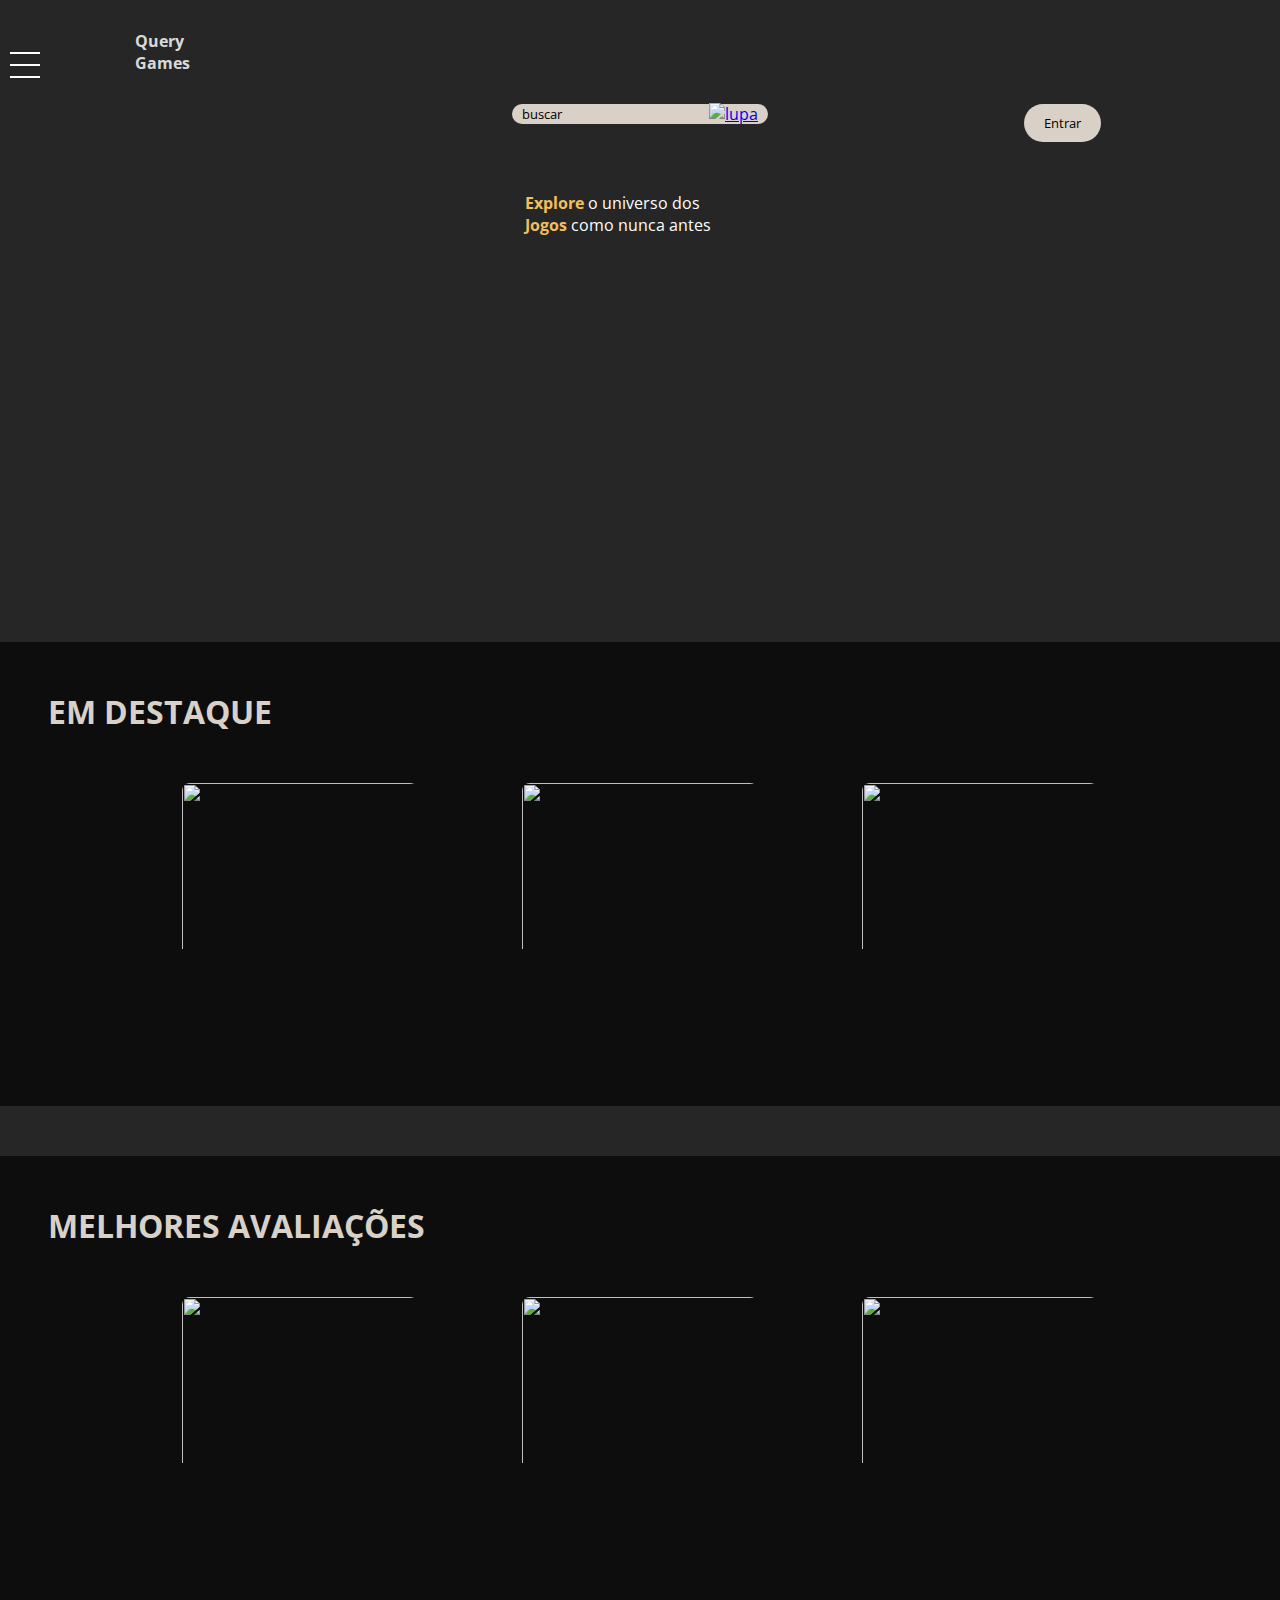
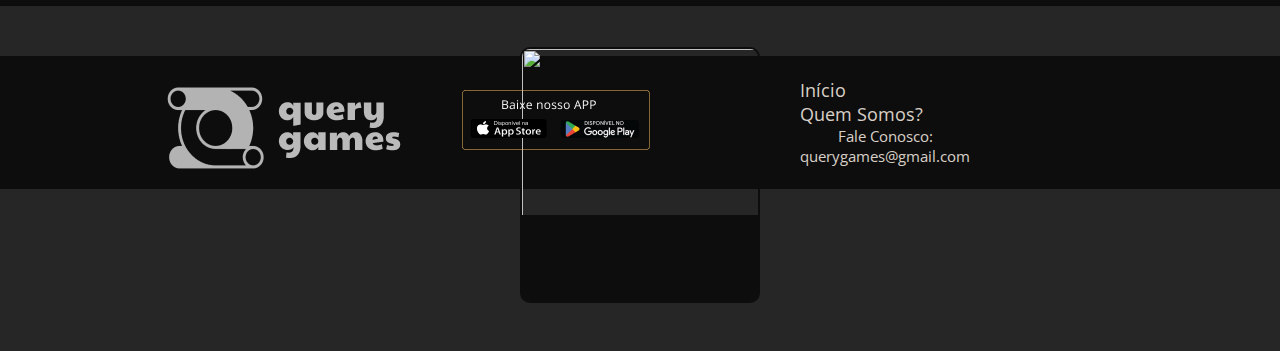
==== src/index.html @ f1170a71 "creathomepage" ====
<!DOCTYPE html>
<html lang="pt-br">
    <head>
        <meta charset="UTF-8" />
        <meta name="viewport" content="width=device-width, initial-scale=1.0" />
        <link rel="stylesheet" href="./css/style.css"/>
        <link rel="stylesheet" href="./css/footer.css">
        <link rel="preconnect" href="https://fonts.googleapis.com" />
        <link rel="preconnect" href="https://fonts.gstatic.com" crossorigin />
        <link
          href="https://fonts.googleapis.com/css2?family=Open+Sans:wght@300&display=swap"
          rel="stylesheet"
        />
        <link rel="preconnect" href="https://fonts.googleapis.com" />
        <link rel="preconnect" href="https://fonts.gstatic.com" crossorigin />
        <link
          href="https://fonts.googleapis.com/css2?family=Open+Sans:wght@300&family=Paytone+One&display=swap"
          rel="stylesheet"
        />
        <title>Portifólio-4</title>
      </head>
      <body>
        <nav>
          <div class="navegacao">
            <div class="logo">
              <img src="img/Logo.png" alt="" height="30px" />
              <h2>
                Query <br />
                Games
              </h2>
            </div>
            <div class="sidebar active">
              <div class="toggle-btn">
                <span></span>
                <span></span>
                <span></span>
              </div>
              <ul>
                <div class="menu">
                  <h1>Generos</h1>
                  <input type="checkbox" /> <label for="">Aventura</label><br />
                  <input type="checkbox" /> <label for="">Ação</label><br />
                  <input type="checkbox" /> <label for="">Rpg</label><br />
                  <input type="checkbox" /> <label for="">Esportes</label><br />
                  <input type="checkbox" /> <label for="">Terror</label><br />
                  <input type="checkbox" /> <label for="">Luta</label><br />
                  <hr class="line-menu" width="200px" />
                  <h2>Plataformas</h2>
                  <input type="checkbox" /> <label for="">Steam</label><br />
                  <input type="checkbox" /> <label for="">Game Pass</label><br />
                  <input type="checkbox" /> <label for="">PSN</label><br />
                  <input type="checkbox" /> <label for="">EA Play</label><br />
                </div>
              </ul>
            </div>
            <div class="search-box">
              <input type="text" class="search-txt" placeholder="buscar" />
              <a href="/" class="search-but">
                <img src="img/lupa.svg" alt="lupa" height="20" width="20" />
              </a>
            </div>
            <button class="login-but">Entrar</button>
            <div class="nav-txt">
              <p>
                <span>Explore</span> o universo dos<br />
                <span>Jogos</span> como nunca antes
              </p>
            </div>
          </div>
        </nav>
    
        <section>
          <div class="catalog1">
            <h1>EM DESTAQUE</h1>
              <div class="games1">
                <img src="/img/gta.png" alt="">
                <img src="/img/forest.png" alt="">
                <img src="/img/resident.png" alt="">
              </div>
          </div>
        </section>
        <section>
          <div class="catalog2">
            <h1>MELHORES AVALIAÇÕES</h1>
              <div class="games2">
                <img src="/img/batman.png" alt="">
                <img src="/img/gta.png" alt="">
                <img src="/img/forest.png" alt="">
                <img src="/img/resident.png" alt="">
              </div>
          </div>
        </section>
        <script src="./js/script.js"></script>
      </body>
<footer>
    <div class="logo">
        <img src="assets/image/logoQuery.png" alt="logo querygames">
    </div>
    <div class="baixeNossoApp">
        <img src="assets/image/baixe nosso app.png" alt="baixe Nosso App">
    </div>
    <div class="links">
        <ul>
            <li>
                <a href="#">Início</a>
            </li>
            <li>
                <a href="#">Quem Somos?</a>
            </li>
            <li>
                <p>Fale Conosco: <br>querygames@gmail.com</p>
            </li>
        </ul>
    </div>
</footer>
</html>
---- src/css/style.css ----
body {
  margin: 0px;
  background: #262626;
  font-family: "Open Sans", sans-serif;
  
}

.logo {
  font-family: "Paytone One", sans-serif;
  display: flex;
  margin-left: 100px;
  gap: 5px;
  align-items: center;
  padding: 30px;
  color: #d9d9d9;
  font-size: 12px;
}
.navegacao {
  background-image: url(img/nav-background-.png);
  background-size: 100%;
  background-size: cover;
  height: 37rem;
}
.nav-conteudo {
  display: flex;
  align-items: center;
  justify-content: space-around;
  margin-left: 27.5rem;
}
.nav-txt {
  position: absolute;
  left: 41%;
  top: 12rem;
  color: #ffffff;
}

.search-box {
  position: absolute;
  left: 40%;
  display: flex;
  justify-content: space-between;
  align-items: center;
  background: #d9d0c7;
  width: 16em;
  height: 1rem;
  padding: 10px;
  border-radius: 25px;
}
.search-txt {
  border: none;
  background: none;
  outline: none;
}
.search-txt::placeholder {
  color: black;
}
.login-but {
  position: absolute;
  background: #d9d0c7;
  border: none;
  padding: 10px 20px;
  border-radius: 25px;
  left: 80%;
  cursor: pointer;
}
span {
  color: #f1bf5e;
  font-weight: bold;
}
.sidebar {
  position: fixed;
  margin-top: 40px;
  top: 0px;
  left: -250px;
  width: 250px;
  height: 77%;
  background: #0d0d0d;
  color: white;
  transition: all 300ms ease-in-out;
  border-radius: 10px;
}
.sidebar .toggle-btn {
  position: absolute;
  top: 10px;
  right: -40px;
  width: 30px;
  height: 30px;
  cursor: pointer;
}
.sidebar .toggle-btn span {
  position: absolute;
  width: 100%;
  height: 2px;
  background: #111;
  transform: translateY(-50%);
  transition: all 300ms ease-in-out;
}
.sidebar .toggle-btn span:nth-child(1) {
  top: 10%;
  background: #ffffff;
}
.sidebar .toggle-btn span:nth-child(2) {
  top: 50%;
  background: #ffffff;
}
.sidebar .toggle-btn span:nth-child(3) {
  top: 90%;
  background: #ffffff;
}
.sidebar .active {
  left: 0px;
}
.sidebar .active .toggle-btn span:nth-child(1) {
  top: 50%;
  transform: translateY(-50%) rotate(45deg);
}
.sidebar .active .toggle-btn span:nth-child(2) {
  display: none;
}
.sidebar .active .toggle-btn span:nth-child(3) {
  top: 50%;
  transform: translateY(-50%) rotate(-45deg);
}
.menu {
  font-size: 12px;
}
.menu h1,
h2 {
  font-size: 1rem;
}
.line-menu {
  position: absolute;
  width: 150px;
}

.catalog1 {
  background-color: #0D0D0D;
  height: 464px;
  color: #d9d0c7;
  padding: 3rem;
  text-align: center;
  margin:  50px 0 50px 0;
}
.catalog1 h1 {
  text-align: left;
}
 .games1 img{
  display: flex;
  margin: 3rem;
  height: 16rem;
  border-radius: 10px;
  display: inline-block;
  width: 15rem;
  border: 2px solid #0D0D0D;
  border-bottom: 5.5rem solid #0D0D0D;

}
.games1 img:hover {
  border: 2px solid #8C713B;
  transform: scale(1.05);
  border-bottom: 5.5rem solid #f1bf5e;
  transition: all 0.3s ease-in-out;
}
.catalog2 {
  background-color: #0D0D0D;
  height: 450px;
  color: #d9d0c7;
  padding: 3rem;
  text-align: center; 
  margin-bottom: 50px;
}
.games2 img{
  display: flex;
  margin: 3rem;
  height: 16rem;
  border-radius: 10px;
  display: inline-block;
  width: 15rem;
  border: 2px solid #0D0D0D;
  border-bottom: 5.5rem solid #0D0D0D;
}
.games2 img:hover {
  border: 2px solid #8C713B;
  transform: scale(1.05);
  border-bottom: 5.5rem solid #f1bf5e;
  transition: all 0.3s ease-in-out;
}
.catalog2 h1 {
  text-align: left;
}
---- src/css/footer.css ----
@import url('https://fonts.googleapis.com/css2?family=Open+Sans:ital,wght@0,300;0,600;1,300&display=swap');

* {
    margin: 0;
    padding: 0;
    box-sizing: border-box;
    font-family: 'Open Sans', sans-serif;
}

footer {
    background-color: #0d0d0d;
    color: #D9D0C7;
    display: flex;
    justify-content: space-between;
    align-items: center;
    height: 133px;
}

footer a {
    color: #D9D0C7;
    text-decoration: none;
    margin-right: 20px;
    position: relative;
}

footer a:hover {
    text-decoration: underline; 
    text-decoration-color: #f2bf5e;
}

.logo-footer, .baixeNossoApp {
    display: inline-block;
    vertical-align: middle;
}

.logo-footer, .announcement-img {
    width: 180px;
}

.links {
    display: flex;
    justify-content: flex-end;
    align-items: center;
    padding: 10px;
    margin-left: 140px;
}

.links ul {
    list-style: none;
    padding: 0;
    margin: 0;
}

.links ul li {
    display: inline-block;
    margin-right: 130px;
}

.links a {
    text-decoration: none; 
    color: #D9D0C7; 
    font-weight: 400px;
    font-size: 18px;
}

.links p {
    margin: 0;
    margin-right: 20px; 
    font-weight: 400px;
    font-size: 15px;
    text-align: center;
}
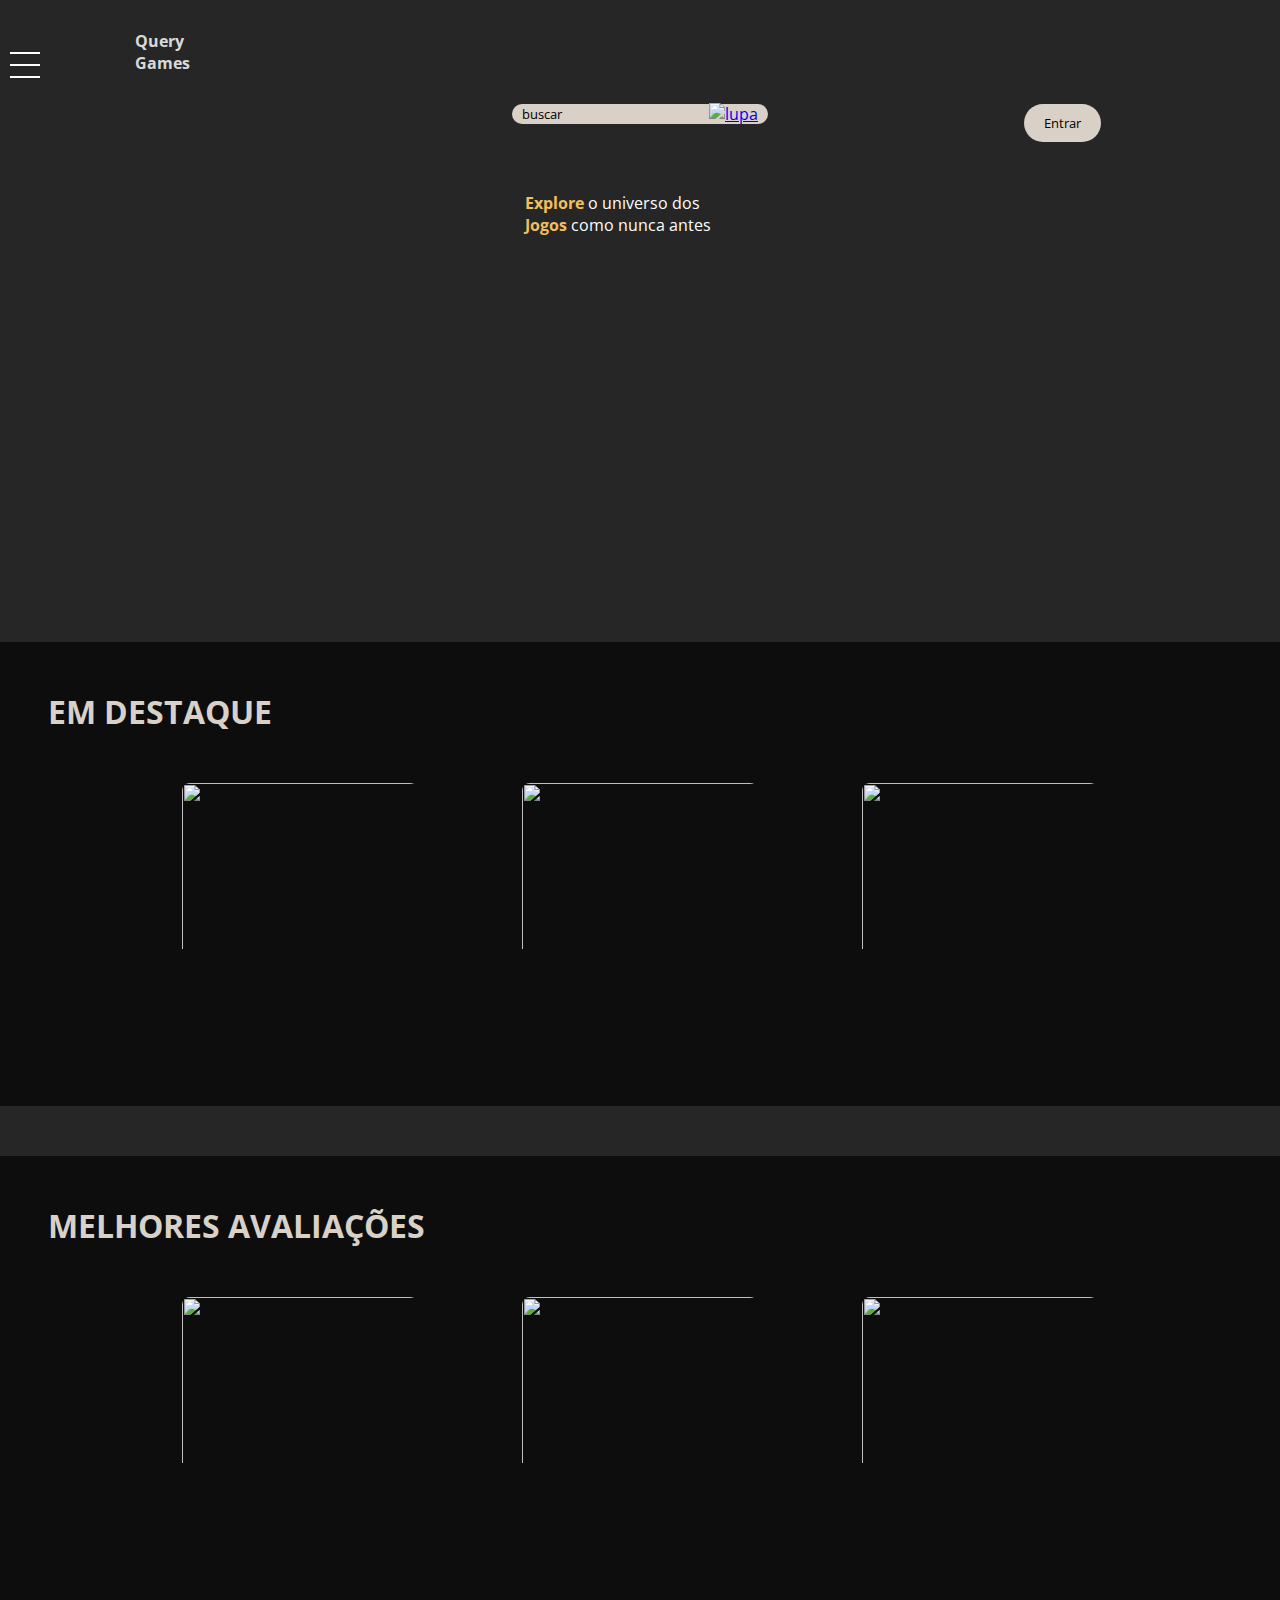
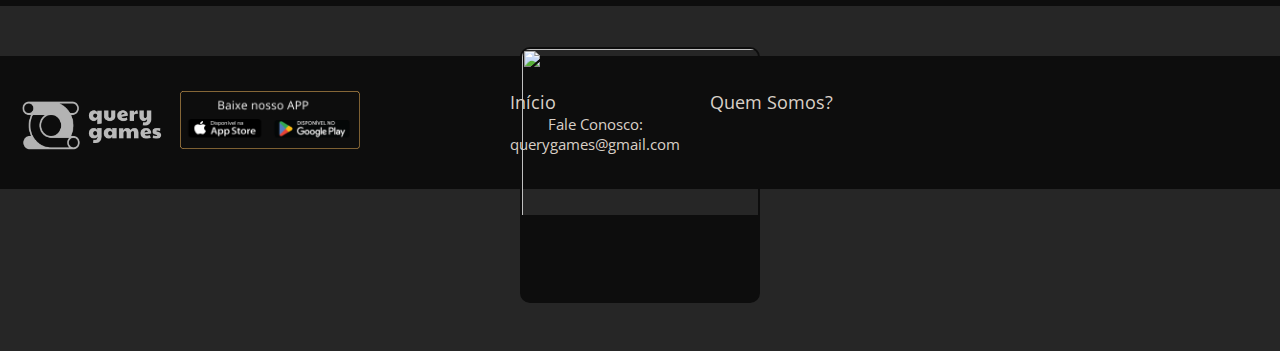
==== commit a2c1f6dc: "Merge branch 'main' of https://github.com/pablokz1/QueryGamesPrototipo" ====
--- a/src/index.html
+++ b/src/index.html
@@ -93,16 +93,16 @@
         <script src="./js/script.js"></script>
       </body>
 <footer>
-    <div class="logo">
-        <img src="assets/image/logoQuery.png" alt="logo querygames">
+    <div class="container-logo-footer">
+        <img src="./assets/image/logoQuery.png" alt="logo querygames" class="logo-footer">
     </div>
-    <div class="baixeNossoApp">
-        <img src="assets/image/baixe nosso app.png" alt="baixe Nosso App">
+    <div class="container-announcement-footer">
+        <img src="./assets/image/baixe nosso app.png" alt="baixe Nosso App" class="announcement-img">
     </div>
     <div class="links">
         <ul>
             <li>
-                <a href="#">Início</a>
+                <a href="../index.html">Início</a>
             </li>
             <li>
                 <a href="#">Quem Somos?</a>
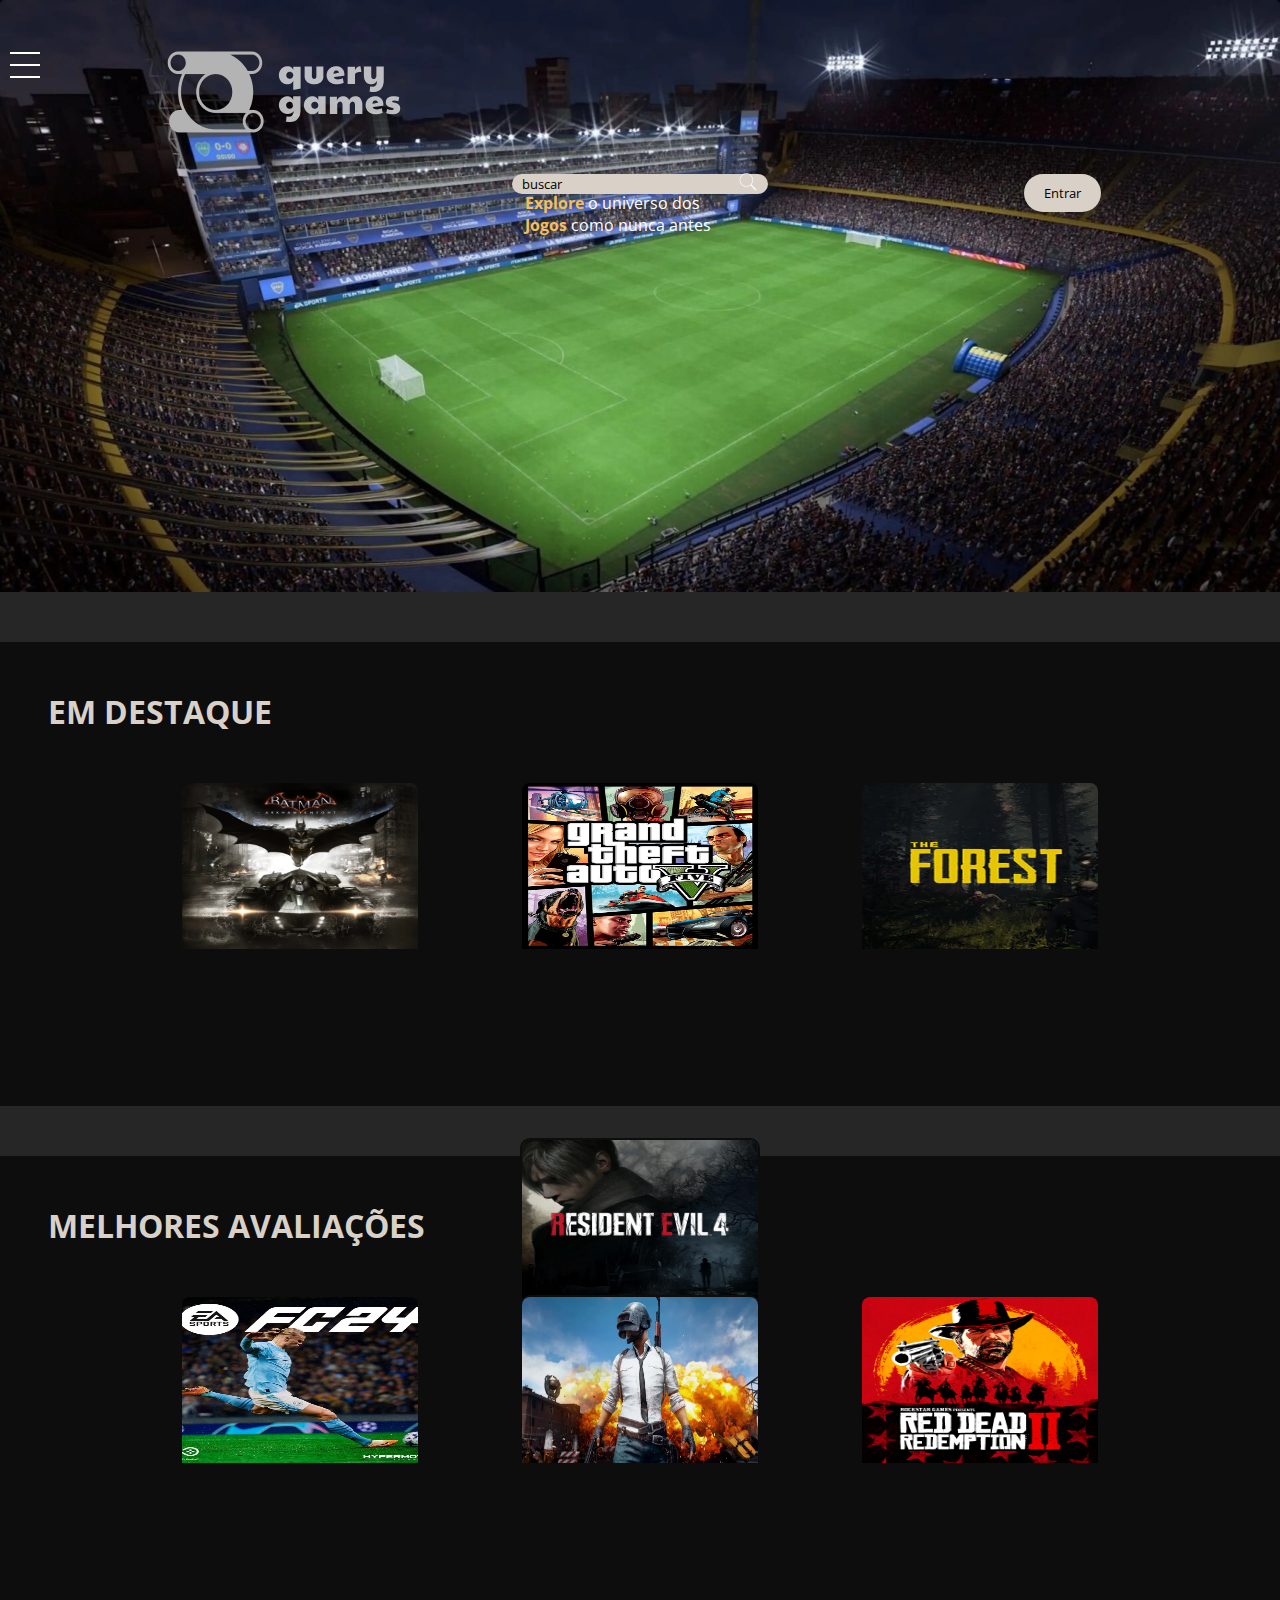
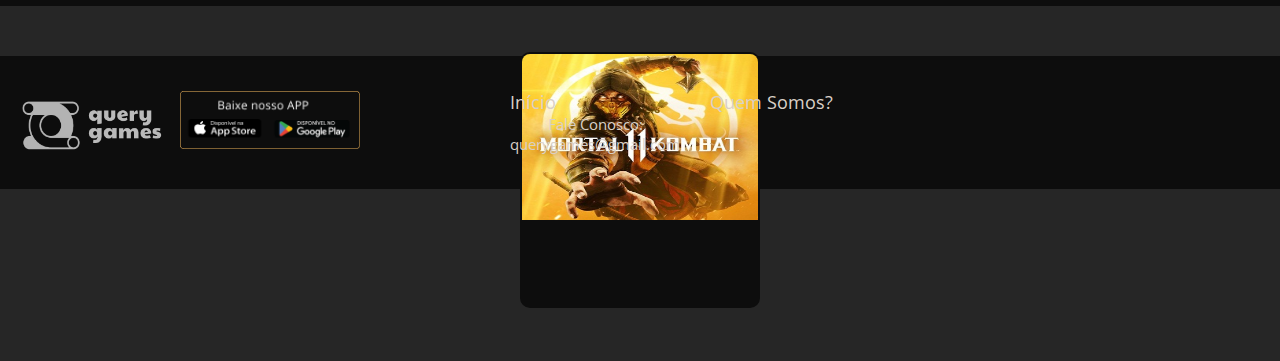
==== commit 28bce98c: "attpagehome" ====
--- a/src/index.html
+++ b/src/index.html
@@ -23,11 +23,7 @@
         <nav>
           <div class="navegacao">
             <div class="logo">
-              <img src="img/Logo.png" alt="" height="30px" />
-              <h2>
-                Query <br />
-                Games
-              </h2>
+              <img src="./assets/image/logoQuery.png" alt=""/>
             </div>
             <div class="sidebar active">
               <div class="toggle-btn">
@@ -56,7 +52,7 @@
             <div class="search-box">
               <input type="text" class="search-txt" placeholder="buscar" />
               <a href="/" class="search-but">
-                <img src="img/lupa.svg" alt="lupa" height="20" width="20" />
+                <img src="./assets/image/lupa.svg" alt="lupa" height="20" width="20" />
               </a>
             </div>
             <button class="login-but">Entrar</button>
@@ -73,9 +69,10 @@
           <div class="catalog1">
             <h1>EM DESTAQUE</h1>
               <div class="games1">
-                <img src="/img/gta.png" alt="">
-                <img src="/img/forest.png" alt="">
-                <img src="/img/resident.png" alt="">
+                <img src="./assets/image/daExAVIqaWz8NNeqTaFW2IcweYzqt4d8.webp" alt="">
+                <img src="./assets/image/Grand_Theft_Auto_V_capa.png" alt="">
+                <img src="./assets/image/5bfdc39c5c4fb.jpg" alt="">
+                <img src="./assets/image/85p2Dwh5iDhUzRKe40QeNYh3.webp" alt="">
               </div>
           </div>
         </section>
@@ -83,34 +80,34 @@
           <div class="catalog2">
             <h1>MELHORES AVALIAÇÕES</h1>
               <div class="games2">
-                <img src="/img/batman.png" alt="">
-                <img src="/img/gta.png" alt="">
-                <img src="/img/forest.png" alt="">
-                <img src="/img/resident.png" alt="">
+                <img src="./assets/image/nova-capa-do-ea-sports-fc-24-1689275426846_v2_3x4.jpg" alt="">
+                <img src="./assets/image/pubg.webp" alt="">
+                <img src="./assets/image/Hpl5MtwQgOVF9vJqlfui6SDB5Jl4oBSq.jpg" alt="">
+                <img src="./assets/image/Mortal_Kombat_11_capa.jpg" alt="">
               </div>
           </div>
         </section>
         <script src="./js/script.js"></script>
       </body>
-<footer>
-    <div class="container-logo-footer">
-        <img src="./assets/image/logoQuery.png" alt="logo querygames" class="logo-footer">
-    </div>
-    <div class="container-announcement-footer">
-        <img src="./assets/image/baixe nosso app.png" alt="baixe Nosso App" class="announcement-img">
-    </div>
-    <div class="links">
-        <ul>
-            <li>
-                <a href="../index.html">Início</a>
-            </li>
-            <li>
-                <a href="#">Quem Somos?</a>
-            </li>
-            <li>
-                <p>Fale Conosco: <br>querygames@gmail.com</p>
-            </li>
-        </ul>
-    </div>
-</footer>
+      <footer>
+        <div class="container-logo-footer">
+            <img src="./assets/image/logoQuery.png" alt="logo querygames" class="logo-footer">
+        </div>
+        <div class="container-announcement-footer">
+            <img src="./assets/image/baixe nosso app.png" alt="baixe Nosso App" class="announcement-img">
+        </div>
+        <div class="links">
+            <ul>
+                <li>
+                    <a href="../index.html">Início</a>
+                </li>
+                <li>
+                    <a href="#">Quem Somos?</a>
+                </li>
+                <li>
+                    <p>Fale Conosco: <br>querygames@gmail.com</p>
+                </li>
+            </ul>
+        </div>
+      </footer>
 </html>--- a/src/css/style.css
+++ b/src/css/style.css
@@ -16,7 +16,7 @@
   font-size: 12px;
 }
 .navegacao {
-  background-image: url(img/nav-background-.png);
+  background-image: url(../assets/image/f23-authenticity-labombonera-16x9.jpg.adapt.crop16x9.1455w.webp);
   background-size: 100%;
   background-size: cover;
   height: 37rem;
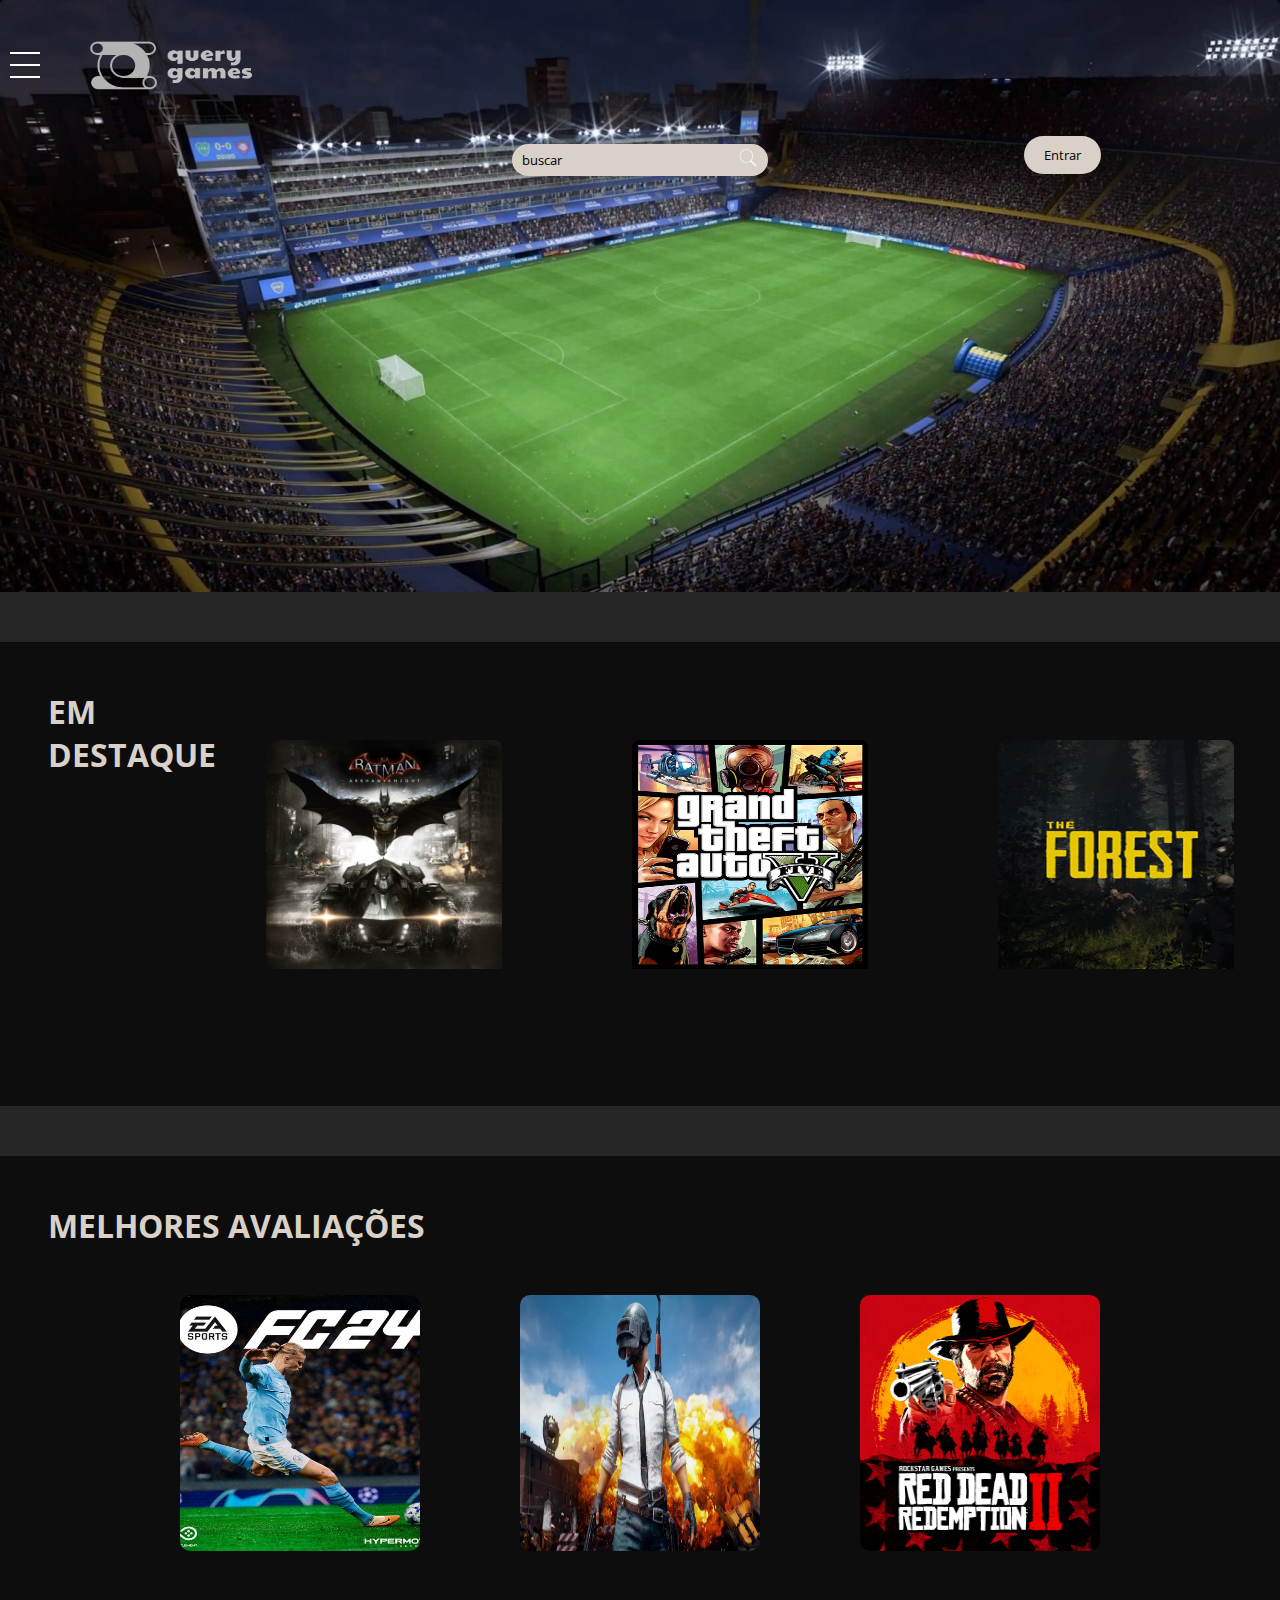
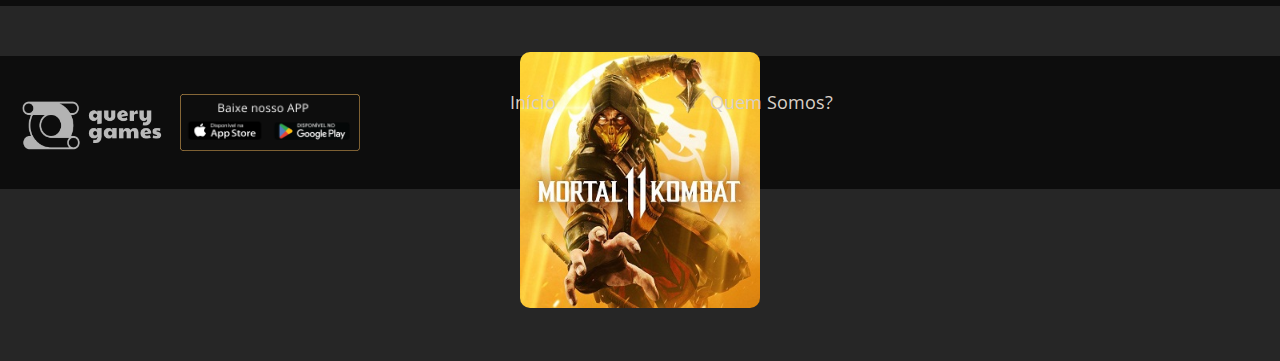
==== commit 1fe97990: "paginahomeatt2" ====
--- a/src/index.html
+++ b/src/index.html
@@ -1,113 +1,132 @@
 <!DOCTYPE html>
 <html lang="pt-br">
-    <head>
-        <meta charset="UTF-8" />
-        <meta name="viewport" content="width=device-width, initial-scale=1.0" />
-        <link rel="stylesheet" href="./css/style.css"/>
-        <link rel="stylesheet" href="./css/footer.css">
-        <link rel="preconnect" href="https://fonts.googleapis.com" />
-        <link rel="preconnect" href="https://fonts.gstatic.com" crossorigin />
-        <link
-          href="https://fonts.googleapis.com/css2?family=Open+Sans:wght@300&display=swap"
-          rel="stylesheet"
-        />
-        <link rel="preconnect" href="https://fonts.googleapis.com" />
-        <link rel="preconnect" href="https://fonts.gstatic.com" crossorigin />
-        <link
-          href="https://fonts.googleapis.com/css2?family=Open+Sans:wght@300&family=Paytone+One&display=swap"
-          rel="stylesheet"
-        />
-        <title>Portifólio-4</title>
-      </head>
-      <body>
-        <nav>
-          <div class="navegacao">
-            <div class="logo">
-              <img src="./assets/image/logoQuery.png" alt=""/>
-            </div>
-            <div class="sidebar active">
-              <div class="toggle-btn">
-                <span></span>
-                <span></span>
-                <span></span>
-              </div>
-              <ul>
-                <div class="menu">
-                  <h1>Generos</h1>
-                  <input type="checkbox" /> <label for="">Aventura</label><br />
-                  <input type="checkbox" /> <label for="">Ação</label><br />
-                  <input type="checkbox" /> <label for="">Rpg</label><br />
-                  <input type="checkbox" /> <label for="">Esportes</label><br />
-                  <input type="checkbox" /> <label for="">Terror</label><br />
-                  <input type="checkbox" /> <label for="">Luta</label><br />
-                  <hr class="line-menu" width="200px" />
-                  <h2>Plataformas</h2>
-                  <input type="checkbox" /> <label for="">Steam</label><br />
-                  <input type="checkbox" /> <label for="">Game Pass</label><br />
-                  <input type="checkbox" /> <label for="">PSN</label><br />
-                  <input type="checkbox" /> <label for="">EA Play</label><br />
-                </div>
-              </ul>
-            </div>
-            <div class="search-box">
-              <input type="text" class="search-txt" placeholder="buscar" />
-              <a href="/" class="search-but">
-                <img src="./assets/image/lupa.svg" alt="lupa" height="20" width="20" />
-              </a>
-            </div>
-            <button class="login-but">Entrar</button>
-            <div class="nav-txt">
-              <p>
-                <span>Explore</span> o universo dos<br />
-                <span>Jogos</span> como nunca antes
-              </p>
-            </div>
+
+<head>
+  <meta charset="UTF-8" />
+  <meta name="viewport" content="width=device-width, initial-scale=1.0" />
+  <link rel="stylesheet" href="./css/style.css" />
+  <link rel="stylesheet" href="./css/footer.css">
+  <link rel="preconnect" href="https://fonts.googleapis.com" />
+  <link rel="preconnect" href="https://fonts.gstatic.com" crossorigin />
+  <link href="https://fonts.googleapis.com/css2?family=Open+Sans:wght@300&display=swap" rel="stylesheet" />
+  <link rel="preconnect" href="https://fonts.googleapis.com" />
+  <link rel="preconnect" href="https://fonts.gstatic.com" crossorigin />
+  <link href="https://fonts.googleapis.com/css2?family=Open+Sans:wght@300&family=Paytone+One&display=swap"
+    rel="stylesheet" />
+  <title>Portifólio-4</title>
+</head>
+
+<body>
+  <nav>
+    <div class="navegacao">
+      <div class="logo">
+        <img src="./assets/image/logoQuery.png" alt="" />
+      </div>
+      <div class="search-box">
+        <input type="text" class="search-txt" placeholder="buscar" />
+        <a href="/" class="search-but">
+          <img src="./assets/image/lupa.svg" alt="lupa" height="20" width="20" />
+        </a>
+      </div>
+      <button class="login-but">Entrar</button>
+      <div class="nav-txt">
+        <p>
+          <span>Explore</span> o universo dos<br />
+          <span>Jogos</span> como nunca antes
+        </p>
+      </div>
+      <div class="sidebar active">
+        <div class="toggle-btn">
+          <span></span>
+          <span></span>
+          <span></span>
+        </div>
+        <ul>
+          <div class="menu">
+            <h1>Generos</h1>
+            <input type="checkbox" /> <label for="">Aventura</label><br/>
+            <input type="checkbox" /> <label for="">Ação</label><br/>
+            <input type="checkbox" /> <label for="">Rpg</label><br/>
+            <input type="checkbox" /> <label for="">Esportes</label><br/>
+            <input type="checkbox" /> <label for="">Terror</label><br/>
+            <input type="checkbox" /> <label for="">Luta</label><br/>
+            <span><hr class="line-menu"/></span>
+            <h2>Plataformas</h2>
+            <input type="checkbox" /> <label for="">Steam</label><br />
+            <input type="checkbox" /> <label for="">Game Pass</label><br />
+            <input type="checkbox" /> <label for="">PSN</label><br />
+            <input type="checkbox" /> <label for="">EA Play</label><br />
           </div>
-        </nav>
-    
-        <section>
-          <div class="catalog1">
-            <h1>EM DESTAQUE</h1>
-              <div class="games1">
-                <img src="./assets/image/daExAVIqaWz8NNeqTaFW2IcweYzqt4d8.webp" alt="">
-                <img src="./assets/image/Grand_Theft_Auto_V_capa.png" alt="">
-                <img src="./assets/image/5bfdc39c5c4fb.jpg" alt="">
-                <img src="./assets/image/85p2Dwh5iDhUzRKe40QeNYh3.webp" alt="">
-              </div>
-          </div>
-        </section>
-        <section>
-          <div class="catalog2">
-            <h1>MELHORES AVALIAÇÕES</h1>
-              <div class="games2">
-                <img src="./assets/image/nova-capa-do-ea-sports-fc-24-1689275426846_v2_3x4.jpg" alt="">
-                <img src="./assets/image/pubg.webp" alt="">
-                <img src="./assets/image/Hpl5MtwQgOVF9vJqlfui6SDB5Jl4oBSq.jpg" alt="">
-                <img src="./assets/image/Mortal_Kombat_11_capa.jpg" alt="">
-              </div>
-          </div>
-        </section>
-        <script src="./js/script.js"></script>
-      </body>
-      <footer>
-        <div class="container-logo-footer">
-            <img src="./assets/image/logoQuery.png" alt="logo querygames" class="logo-footer">
+        </ul>
+      </div>
+
+    </div>
+  </nav>
+
+  <section>
+    <div class="catalog1">
+      <h1>EM DESTAQUE</h1>
+      <div class="games1">
+        <div>
+          <img src="./assets/image/daExAVIqaWz8NNeqTaFW2IcweYzqt4d8.webp" alt="">
+          <h1>BATMAN ARKHAM NIGHT</h1>
+          <p>Ação</p>
+          <p>STEAM</p>
         </div>
-        <div class="container-announcement-footer">
-            <img src="./assets/image/baixe nosso app.png" alt="baixe Nosso App" class="announcement-img">
+        <div>
+          <img src="./assets/image/Grand_Theft_Auto_V_capa.png" alt="">
+          <h1>GRAND THEFT AUTO V</h1>
+          <p>Ação</p>
+          <p>STEAM</p>
         </div>
-        <div class="links">
-            <ul>
-                <li>
-                    <a href="../index.html">Início</a>
-                </li>
-                <li>
-                    <a href="#">Quem Somos?</a>
-                </li>
-                <li>
-                    <p>Fale Conosco: <br>querygames@gmail.com</p>
-                </li>
-            </ul>
+        <div>
+          <img src="./assets/image/5bfdc39c5c4fb.jpg" alt="">
+          <h1>THE FOREST</h1>
+          <p>Ação</p>
+          <p>STEAM</p>
         </div>
-      </footer>
+        <div>
+          <img src="./assets/image/85p2Dwh5iDhUzRKe40QeNYh3.webp" alt="">
+          <h1>RESIDENT EVIL </h1>
+          <p>Ação</p>
+          <p>STEAM</p>
+        </div>
+      </div>
+    </div>
+  </section>
+  <section>
+    <div class="catalog2">
+      <h1>MELHORES AVALIAÇÕES</h1>
+      <div class="games2">
+        <img src="./assets/image/nova-capa-do-ea-sports-fc-24-1689275426846_v2_3x4.jpg" alt="">
+        <img src="./assets/image/pubg.webp" alt="">
+        <img src="./assets/image/Hpl5MtwQgOVF9vJqlfui6SDB5Jl4oBSq.jpg" alt="">
+        <img src="./assets/image/Mortal_Kombat_11_capa.jpg" alt="">
+      </div>
+    </div>
+  </section>
+  <script src="./js/script.js"></script>
+</body>
+<footer>
+  <div class="container-logo-footer">
+    <img src="./assets/image/logoQuery.png" alt="logo querygames" class="logo-footer">
+  </div>
+  <div class="container-announcement-footer">
+    <img src="./assets/image/baixe nosso app.png" alt="baixe Nosso App" class="announcement-img">
+  </div>
+  <div class="links">
+    <ul>
+      <li>
+        <a href="../index.html">Início</a>
+      </li>
+      <li>
+        <a href="#">Quem Somos?</a>
+      </li>
+      <li>
+        <p>Fale Conosco: <br>querygames@gmail.com</p>
+      </li>
+    </ul>
+  </div>
+</footer>
+
 </html>--- a/src/css/style.css
+++ b/src/css/style.css
@@ -2,34 +2,27 @@
   margin: 0px;
   background: #262626;
   font-family: "Open Sans", sans-serif;
-  
-}
-
-.logo {
-  font-family: "Paytone One", sans-serif;
-  display: flex;
-  margin-left: 100px;
-  gap: 5px;
-  align-items: center;
-  padding: 30px;
-  color: #d9d9d9;
-  font-size: 12px;
-}
+}
+
+.logo img {
+  width: 210px;
+  height: 67px;
+  position: absolute;
+  top: 1.8rem;
+  left: 4rem;
+}
+
 .navegacao {
   background-image: url(../assets/image/f23-authenticity-labombonera-16x9.jpg.adapt.crop16x9.1455w.webp);
   background-size: 100%;
   background-size: cover;
   height: 37rem;
-}
-.nav-conteudo {
-  display: flex;
-  align-items: center;
-  justify-content: space-around;
-  margin-left: 27.5rem;
-}
+
+}
+
 .nav-txt {
   position: absolute;
-  left: 41%;
+  left: 40.3%;
   top: 12rem;
   color: #ffffff;
 }
@@ -37,25 +30,30 @@
 .search-box {
   position: absolute;
   left: 40%;
+  top: 9rem;
   display: flex;
   justify-content: space-between;
   align-items: center;
   background: #d9d0c7;
   width: 16em;
-  height: 1rem;
+  height: 2rem;
   padding: 10px;
   border-radius: 25px;
 }
+
 .search-txt {
   border: none;
   background: none;
   outline: none;
 }
+
 .search-txt::placeholder {
   color: black;
 }
+
 .login-but {
   position: absolute;
+  top: 8.5rem;
   background: #d9d0c7;
   border: none;
   padding: 10px 20px;
@@ -63,22 +61,25 @@
   left: 80%;
   cursor: pointer;
 }
+
 span {
   color: #f1bf5e;
   font-weight: bold;
 }
+
 .sidebar {
-  position: fixed;
+  position: absolute;
   margin-top: 40px;
   top: 0px;
   left: -250px;
   width: 250px;
-  height: 77%;
-  background: #0d0d0d;
+  height: 58%;
+  background-color: rgba(13, 13, 13, 0.95);
   color: white;
   transition: all 300ms ease-in-out;
   border-radius: 10px;
 }
+
 .sidebar .toggle-btn {
   position: absolute;
   top: 10px;
@@ -87,6 +88,7 @@
   height: 30px;
   cursor: pointer;
 }
+
 .sidebar .toggle-btn span {
   position: absolute;
   width: 100%;
@@ -95,96 +97,144 @@
   transform: translateY(-50%);
   transition: all 300ms ease-in-out;
 }
+
 .sidebar .toggle-btn span:nth-child(1) {
   top: 10%;
   background: #ffffff;
 }
+
 .sidebar .toggle-btn span:nth-child(2) {
   top: 50%;
   background: #ffffff;
 }
+
 .sidebar .toggle-btn span:nth-child(3) {
   top: 90%;
   background: #ffffff;
 }
+
 .sidebar .active {
   left: 0px;
 }
+
 .sidebar .active .toggle-btn span:nth-child(1) {
   top: 50%;
   transform: translateY(-50%) rotate(45deg);
 }
+
 .sidebar .active .toggle-btn span:nth-child(2) {
   display: none;
 }
+
 .sidebar .active .toggle-btn span:nth-child(3) {
   top: 50%;
   transform: translateY(-50%) rotate(-45deg);
 }
+
 .menu {
+  padding: 1rem;
   font-size: 12px;
+  margin-left: 10px;
+}
+.menu input {
+  position: absolute;
+  opacity: 0;
+  margin-top: 10px;
+  height: 19px;
+  width: 19px;
+  
+}
+.menu input + label::before {
+  content: '';
+  width: 18px;
+  height: 18px;
+  margin-top: 10px;
+  border-radius: 3px;
+  background: #595959;
+  border: 1px solid;
+  display: inline-block;
+  vertical-align: middle;
+  margin-right: 8px;
+  margin-bottom: 12px;
+}
+.menu input:checked + label::before {
+  background-image: url("data:image/svg+xml,%0A%3Csvg xmlns='http://www.w3.org/2000/svg' width='18' height='18' viewBox='0 0 10 10'%3E%3Cg class='nc-icon-wrapper' stroke-width='1' fill='%23555555'%3E%3Cpath fill='none' stroke='%23FFFFFF' stroke-linecap='round' stroke-linejoin='round' stroke-miterlimit='10' data-cap='butt' d='M2.83 4.72l1.58 1.58 2.83-2.83'/%3E%3C/g%3E%3C/svg%3E");
+border: 1px solid #f1bf5e;
 }
 .menu h1,
 h2 {
   font-size: 1rem;
-}
+  margin-bottom: 10px;
+}
+
 .line-menu {
-  position: absolute;
-  width: 150px;
-}
-
+  position: relative;
+  margin-top: 1rem;
+  margin-bottom: 1rem;
+  width: 150px; 
+  border-color: #f1bf5e;
+}
 .catalog1 {
+  display: flex;
   background-color: #0D0D0D;
   height: 464px;
   color: #d9d0c7;
   padding: 3rem;
   text-align: center;
-  margin:  50px 0 50px 0;
-}
+  margin: 50px 0 50px 0;
+}
+
 .catalog1 h1 {
   text-align: left;
 }
- .games1 img{
+.games1 {
+ display: flex;
+ gap: 30px;
+}
+
+.games1 h1,p {
+  display: flex;
+  margin-left: 50px;
+  opacity: 0;
+}
+.games1 h1:hover {
+  opacity: 1;
+}
+.games1 h1{
+  font-size: 15px;
+}
+.games1 p {
+  font-size: 13px;
+}
+.games1 img {
+  display: flex;
+  margin: 3rem 3rem 0 3rem;
+  height: 16rem;
+  border-radius: 10px;
+  display: inline-block;
+  width: 15rem;
+  border: 2px solid #0D0D0D;
+  border-bottom: 25px solid #0D0D0D;
+
+}
+.catalog2 {
+  background-color: #0D0D0D;
+  height: 450px;
+  color: #d9d0c7;
+  padding: 3rem;
+  text-align: center;
+  margin-bottom: 50px;
+}
+
+.games2 img {
   display: flex;
   margin: 3rem;
   height: 16rem;
   border-radius: 10px;
   display: inline-block;
   width: 15rem;
-  border: 2px solid #0D0D0D;
-  border-bottom: 5.5rem solid #0D0D0D;
-
-}
-.games1 img:hover {
-  border: 2px solid #8C713B;
-  transform: scale(1.05);
-  border-bottom: 5.5rem solid #f1bf5e;
-  transition: all 0.3s ease-in-out;
-}
-.catalog2 {
-  background-color: #0D0D0D;
-  height: 450px;
-  color: #d9d0c7;
-  padding: 3rem;
-  text-align: center; 
-  margin-bottom: 50px;
-}
-.games2 img{
-  display: flex;
-  margin: 3rem;
-  height: 16rem;
-  border-radius: 10px;
-  display: inline-block;
-  width: 15rem;
-  border: 2px solid #0D0D0D;
-  border-bottom: 5.5rem solid #0D0D0D;
-}
-.games2 img:hover {
-  border: 2px solid #8C713B;
-  transform: scale(1.05);
-  border-bottom: 5.5rem solid #f1bf5e;
-  transition: all 0.3s ease-in-out;
-}
+}
+
 .catalog2 h1 {
   text-align: left;
 }--- a/src/css/footer.css
+++ b/src/css/footer.css
@@ -1,72 +1,90 @@
-@import url('https://fonts.googleapis.com/css2?family=Open+Sans:ital,wght@0,300;0,600;1,300&display=swap');
+@import url("https://fonts.googleapis.com/css2?family=Open+Sans:ital,wght@0,300;0,600;1,300&display=swap");
 
 * {
-    margin: 0;
-    padding: 0;
-    box-sizing: border-box;
-    font-family: 'Open Sans', sans-serif;
+  margin: 0;
+  padding: 0;
+  box-sizing: border-box;
+  font-family: "Open Sans", sans-serif;
 }
 
 footer {
-    background-color: #0d0d0d;
-    color: #D9D0C7;
-    display: flex;
-    justify-content: space-between;
-    align-items: center;
-    height: 133px;
+  background-color: #0d0d0d;
+  color: #d9d0c7;
+  display: flex;
+  justify-content: space-between;
+  align-items: center;
+  height: 133px;
 }
 
 footer a {
-    color: #D9D0C7;
-    text-decoration: none;
-    margin-right: 20px;
-    position: relative;
+  color: #d9d0c7;
+  text-decoration: none;
+  margin-right: 20px;
+  position: relative;
 }
 
 footer a:hover {
-    text-decoration: underline; 
-    text-decoration-color: #f2bf5e;
+  text-decoration: underline;
+  text-decoration-color: #f2bf5e;
 }
 
-.logo-footer, .baixeNossoApp {
-    display: inline-block;
-    vertical-align: middle;
+.logo-footer,
+.announcement-img {
+  display: inline-block;
+  vertical-align: middle;
 }
 
-.logo-footer, .announcement-img {
-    width: 180px;
+.logo-footer,
+.announcement-img {
+  width: 180px;
 }
 
 .links {
-    display: flex;
-    justify-content: flex-end;
-    align-items: center;
-    padding: 10px;
-    margin-left: 140px;
+  display: flex;
+  justify-content: flex-end;
+  align-items: center;
+  padding: 10px;
+  margin-left: 140px;
 }
 
 .links ul {
-    list-style: none;
-    padding: 0;
-    margin: 0;
+  list-style: none;
+  padding: 0;
+  margin: 0;
 }
 
 .links ul li {
-    display: inline-block;
-    margin-right: 130px;
+  display: inline-block;
+  margin-right: 130px;
 }
 
 .links a {
-    text-decoration: none; 
-    color: #D9D0C7; 
-    font-weight: 400px;
-    font-size: 18px;
+  text-decoration: none;
+  color: #d9d0c7;
+  font-weight: 400px;
+  font-size: 18px;
 }
 
 .links p {
-    margin: 0;
-    margin-right: 20px; 
-    font-weight: 400px;
-    font-size: 15px;
-    text-align: center;
+  margin: 0;
+  margin-right: 20px;
+  font-weight: 400px;
+  font-size: 15px;
+  text-align: center;
+}
+
+@media (max-width: 768px) {
+  footer {
+    justify-content: center;
+    gap: 20px;
+  }
+
+  .logo-footer,
+  .announcement-img {
+    width: 150px;
+  }
+
+  .links {
+    display: none;
+  }
 }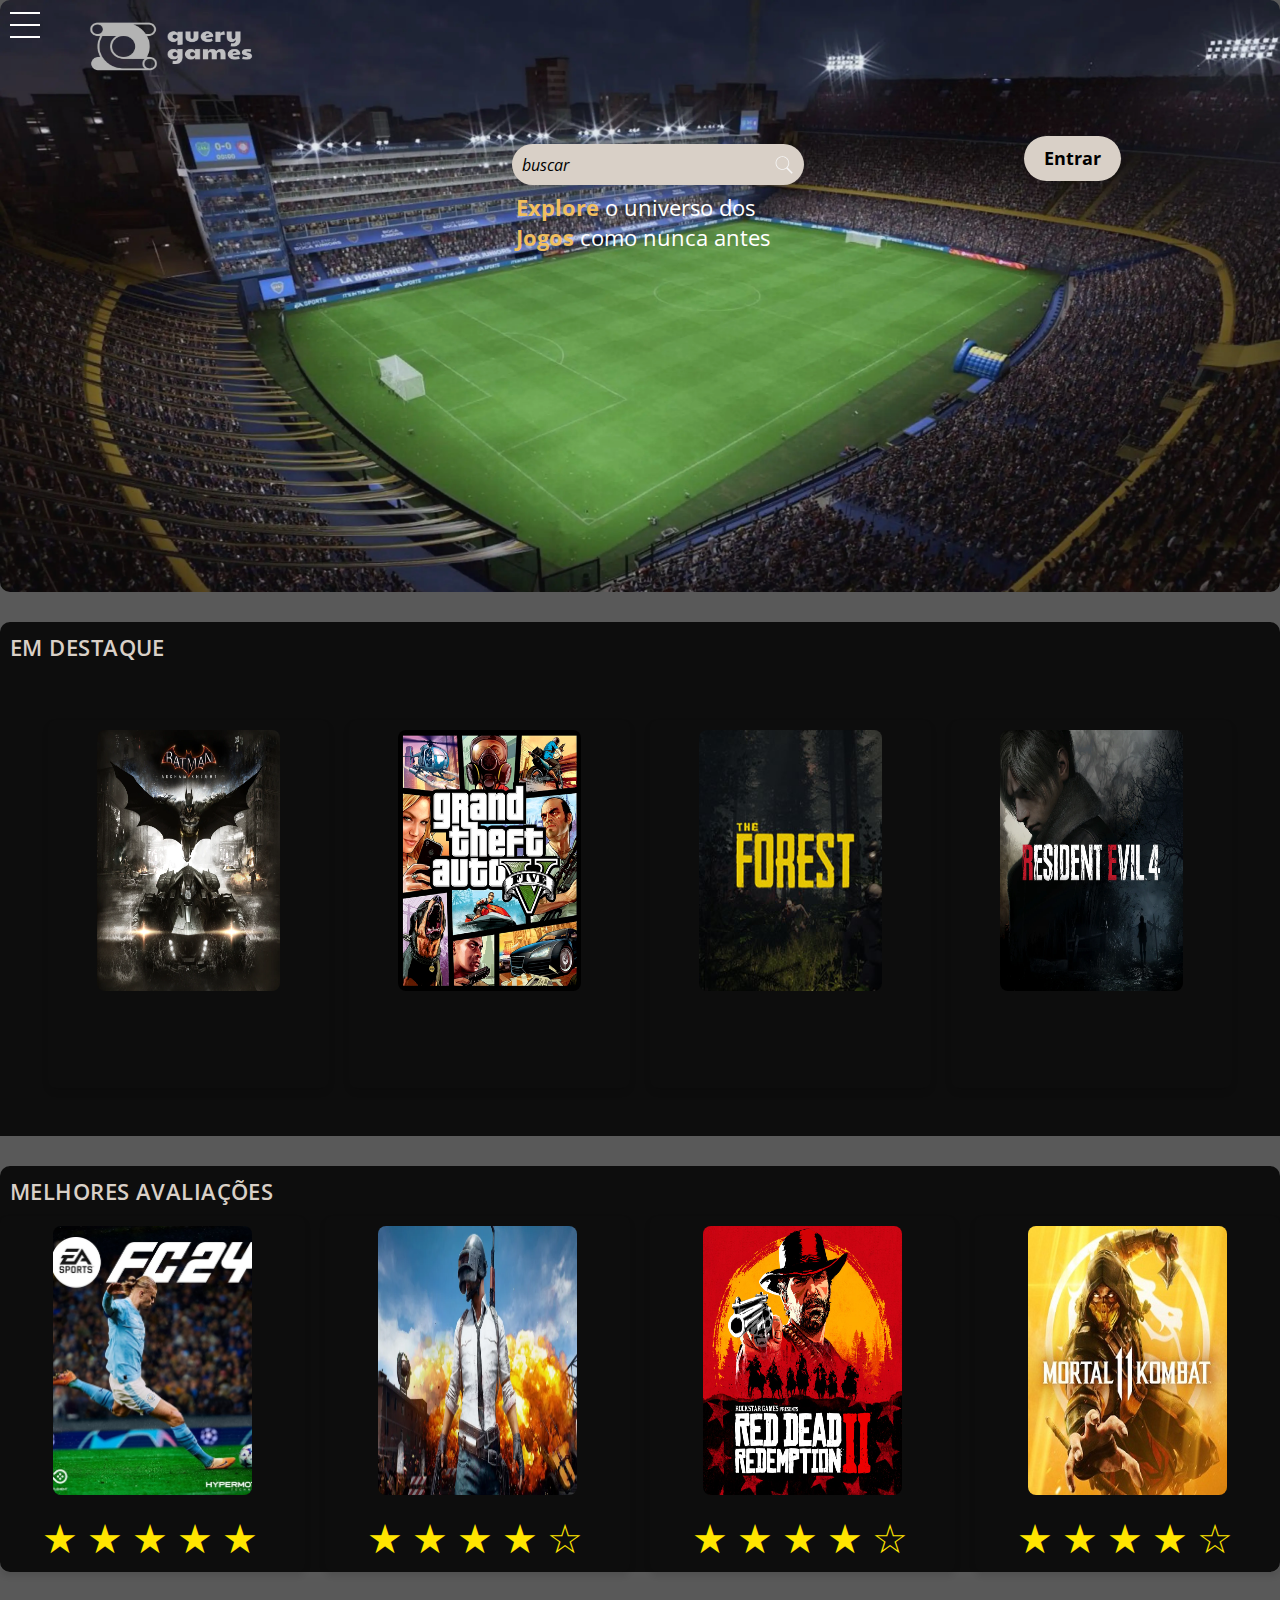
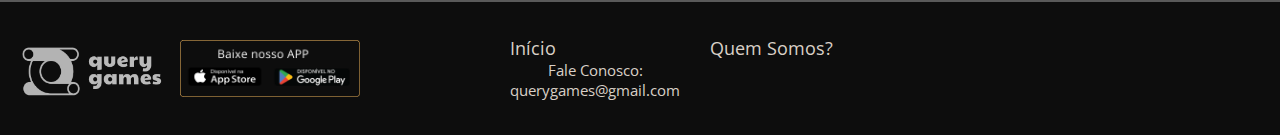
==== commit 00a42c1b: "atualização e correção de bugs tela - inicial e rodapé" ====
--- a/src/index.html
+++ b/src/index.html
@@ -1,41 +1,40 @@
 <!DOCTYPE html>
 <html lang="pt-br">
+  <head>
+    <meta charset="UTF-8" />
+    <meta name="viewport" content="width=device-width, initial-scale=1.0" />
+    <link rel="stylesheet" href="./css/style.css" />
+    <link rel="stylesheet" href="./css/footer.css" />
+    <title>Home</title>
+  </head>
 
-<head>
-  <meta charset="UTF-8" />
-  <meta name="viewport" content="width=device-width, initial-scale=1.0" />
-  <link rel="stylesheet" href="./css/style.css" />
-  <link rel="stylesheet" href="./css/footer.css">
-  <link rel="preconnect" href="https://fonts.googleapis.com" />
-  <link rel="preconnect" href="https://fonts.gstatic.com" crossorigin />
-  <link href="https://fonts.googleapis.com/css2?family=Open+Sans:wght@300&display=swap" rel="stylesheet" />
-  <link rel="preconnect" href="https://fonts.googleapis.com" />
-  <link rel="preconnect" href="https://fonts.gstatic.com" crossorigin />
-  <link href="https://fonts.googleapis.com/css2?family=Open+Sans:wght@300&family=Paytone+One&display=swap"
-    rel="stylesheet" />
-  <title>Portifólio-4</title>
-</head>
+  <body>
+    <nav class="navigation">
+      <div class="logo">
+        <img src="./assets/image/logoQuery.png" alt="logo querygames" />
+      </div>
 
-<body>
-  <nav>
-    <div class="navegacao">
-      <div class="logo">
-        <img src="./assets/image/logoQuery.png" alt="" />
-      </div>
       <div class="search-box">
         <input type="text" class="search-txt" placeholder="buscar" />
-        <a href="/" class="search-but">
-          <img src="./assets/image/lupa.svg" alt="lupa" height="20" width="20" />
-        </a>
+        <img src="./assets/image/lupa.svg" alt="lupa" />
       </div>
-      <button class="login-but">Entrar</button>
+
+      <button class="login-btn">Entrar</button>
+
       <div class="nav-txt">
         <p>
           <span>Explore</span> o universo dos<br />
           <span>Jogos</span> como nunca antes
         </p>
       </div>
+
       <div class="sidebar active">
+        <div class="profile-user">
+          <img src="./assets/image/profile.png" alt="" class="image-user" />
+          <a href="./pages/myProfile.html"><button class="my-profile-btn">Minha Página</button></a>
+          
+        </div>
+
         <div class="toggle-btn">
           <span></span>
           <span></span>
@@ -44,13 +43,13 @@
         <ul>
           <div class="menu">
             <h1>Generos</h1>
-            <input type="checkbox" /> <label for="">Aventura</label><br/>
-            <input type="checkbox" /> <label for="">Ação</label><br/>
-            <input type="checkbox" /> <label for="">Rpg</label><br/>
-            <input type="checkbox" /> <label for="">Esportes</label><br/>
-            <input type="checkbox" /> <label for="">Terror</label><br/>
-            <input type="checkbox" /> <label for="">Luta</label><br/>
-            <span><hr class="line-menu"/></span>
+            <input type="checkbox" /> <label for="">Aventura</label><br />
+            <input type="checkbox" /> <label for="">Ação</label><br />
+            <input type="checkbox" /> <label for="">Rpg</label><br />
+            <input type="checkbox" /> <label for="">Esportes</label><br />
+            <input type="checkbox" /> <label for="">Terror</label><br />
+            <input type="checkbox" /> <label for="">Luta</label><br />
+            <span><hr class="line-menu" /></span>
             <h2>Plataformas</h2>
             <input type="checkbox" /> <label for="">Steam</label><br />
             <input type="checkbox" /> <label for="">Game Pass</label><br />
@@ -59,74 +58,126 @@
           </div>
         </ul>
       </div>
+    </nav>
 
-    </div>
-  </nav>
-
-  <section>
-    <div class="catalog1">
+    <section>
       <h1>EM DESTAQUE</h1>
-      <div class="games1">
-        <div>
-          <img src="./assets/image/daExAVIqaWz8NNeqTaFW2IcweYzqt4d8.webp" alt="">
-          <h1>BATMAN ARKHAM NIGHT</h1>
-          <p>Ação</p>
-          <p>STEAM</p>
-        </div>
-        <div>
-          <img src="./assets/image/Grand_Theft_Auto_V_capa.png" alt="">
-          <h1>GRAND THEFT AUTO V</h1>
-          <p>Ação</p>
-          <p>STEAM</p>
-        </div>
-        <div>
-          <img src="./assets/image/5bfdc39c5c4fb.jpg" alt="">
-          <h1>THE FOREST</h1>
-          <p>Ação</p>
-          <p>STEAM</p>
-        </div>
-        <div>
-          <img src="./assets/image/85p2Dwh5iDhUzRKe40QeNYh3.webp" alt="">
-          <h1>RESIDENT EVIL </h1>
-          <p>Ação</p>
-          <p>STEAM</p>
+      <div class="catalog1">
+        <div class="games1">
+          <div>
+            <img
+              src="./assets/image/daExAVIqaWz8NNeqTaFW2IcweYzqt4d8.webp"
+              alt=""
+            />
+            <h2>BATMAN ARKHAM NIGHT</h2>
+            <p>Ação</p>
+            <p class="platforms">STEAM</p>
+          </div>
+          <div>
+            <img src="./assets/image/Grand_Theft_Auto_V_capa.png" alt="" />
+            <h2>GRAND THEFT AUTO V</h2>
+            <p>Ação</p>
+            <p class="platforms">STEAM</p>
+          </div>
+          <div>
+            <img src="./assets/image/5bfdc39c5c4fb.jpg" alt="" />
+            <h2>THE FOREST</h2>
+            <p>Ação</p>
+            <p class="platforms">STEAM</p>
+          </div>
+          <div>
+            <img src="./assets/image/85p2Dwh5iDhUzRKe40QeNYh3.webp" alt="" />
+            <h2>RESIDENT EVIL</h2>
+            <p>Ação</p>
+            <p class="platforms">STEAM</p>
+          </div>
         </div>
       </div>
+    </section>
+
+    <section>
+      <div class="catalog2">
+        <h1>MELHORES AVALIAÇÕES</h1>
+        <div class="games2">
+          <div>
+            <img
+              src="./assets/image/nova-capa-do-ea-sports-fc-24-1689275426846_v2_3x4.jpg"
+              alt=""
+            />
+            <ul class="avaliacao">
+              <li class="star-icon" data-avaliacao="1"></li>
+              <li class="star-icon" data-avaliacao="2"></li>
+              <li class="star-icon" data-avaliacao="3"></li>
+              <li class="star-icon" data-avaliacao="4"></li>
+              <li class="star-icon ativo" data-avaliacao="5"></li>
+            </ul>
+          </div>
+          <div>
+            <img src="./assets/image/pubg.webp" alt="" />
+            <ul class="avaliacao">
+              <li class="star-icon" data-avaliacao="1"></li>
+              <li class="star-icon" data-avaliacao="2"></li>
+              <li class="star-icon" data-avaliacao="3"></li>
+              <li class="star-icon ativo" data-avaliacao="4"></li>
+              <li class="star-icon" data-avaliacao="5"></li>
+            </ul>
+          </div>
+          <div>
+            <img
+              src="./assets/image/Hpl5MtwQgOVF9vJqlfui6SDB5Jl4oBSq.jpg"
+              alt=""
+            />
+            <ul class="avaliacao">
+              <li class="star-icon" data-avaliacao="1"></li>
+              <li class="star-icon" data-avaliacao="2"></li>
+              <li class="star-icon" data-avaliacao="3"></li>
+              <li class="star-icon ativo" data-avaliacao="4"></li>
+              <li class="star-icon" data-avaliacao="5"></li>
+            </ul>
+          </div>
+          <div>
+            <img src="./assets/image/Mortal_Kombat_11_capa.jpg" alt="" />
+            <ul class="avaliacao">
+              <li class="star-icon" data-avaliacao="1"></li>
+              <li class="star-icon" data-avaliacao="2"></li>
+              <li class="star-icon" data-avaliacao="3"></li>
+              <li class="star-icon ativo" data-avaliacao="4"></li>
+              <li class="star-icon" data-avaliacao="5"></li>
+            </ul>
+          </div>
+        </div>
+      </div>
+    </section>
+
+    <script src="./js/script.js"></script>
+  </body>
+  <footer>
+    <div class="container-logo-footer">
+      <img
+        src="./assets/image/logoQuery.png"
+        alt="logo querygames"
+        class="logo-footer"
+      />
     </div>
-  </section>
-  <section>
-    <div class="catalog2">
-      <h1>MELHORES AVALIAÇÕES</h1>
-      <div class="games2">
-        <img src="./assets/image/nova-capa-do-ea-sports-fc-24-1689275426846_v2_3x4.jpg" alt="">
-        <img src="./assets/image/pubg.webp" alt="">
-        <img src="./assets/image/Hpl5MtwQgOVF9vJqlfui6SDB5Jl4oBSq.jpg" alt="">
-        <img src="./assets/image/Mortal_Kombat_11_capa.jpg" alt="">
-      </div>
+    <div class="container-announcement-footer">
+      <img
+        src="./assets/image/baixe nosso app.png"
+        alt="baixe Nosso App"
+        class="announcement-img"
+      />
     </div>
-  </section>
-  <script src="./js/script.js"></script>
-</body>
-<footer>
-  <div class="container-logo-footer">
-    <img src="./assets/image/logoQuery.png" alt="logo querygames" class="logo-footer">
-  </div>
-  <div class="container-announcement-footer">
-    <img src="./assets/image/baixe nosso app.png" alt="baixe Nosso App" class="announcement-img">
-  </div>
-  <div class="links">
-    <ul>
-      <li>
-        <a href="../index.html">Início</a>
-      </li>
-      <li>
-        <a href="#">Quem Somos?</a>
-      </li>
-      <li>
-        <p>Fale Conosco: <br>querygames@gmail.com</p>
-      </li>
-    </ul>
-  </div>
-</footer>
-
-</html>+    <div class="links">
+      <ul>
+        <li>
+          <a href="#">Início</a>
+        </li>
+        <li>
+          <a href="#">Quem Somos?</a>
+        </li>
+        <li>
+          <p>Fale Conosco: <br />querygames&commat;gmail.com</p>
+        </li>
+      </ul>
+    </div>
+  </footer>
+</html>
--- a/src/css/style.css
+++ b/src/css/style.css
@@ -1,32 +1,66 @@
+@import url("https://fonts.googleapis.com/css2?family=Open+Sans:ital,wght@0,300;0,600;1,300&display=swap");
+
+* {
+  margin: 0;
+  padding: 0;
+  box-sizing: border-box;
+  font-family: "Open Sans", sans-serif;
+}
+
 body {
-  margin: 0px;
-  background: #262626;
-  font-family: "Open Sans", sans-serif;
+  background-color: #595959;
 }
 
 .logo img {
   width: 210px;
   height: 67px;
   position: absolute;
-  top: 1.8rem;
+  top: 10px;
   left: 4rem;
 }
 
-.navegacao {
+.navigation {
+  position: relative;
+  height: 37rem;
+}
+
+.navigation::before {
+  border-radius: 10px;
+  content: "";
   background-image: url(../assets/image/f23-authenticity-labombonera-16x9.jpg.adapt.crop16x9.1455w.webp);
-  background-size: 100%;
   background-size: cover;
   height: 37rem;
-
+  opacity: 0.9;
+  position: absolute;
+  top: 0;
+  left: 0;
+  right: 0;
+  bottom: 0;
+  z-index: -1;
 }
 
 .nav-txt {
+  font-family: Open Sans;
+  font-size: 22px;
+  font-weight: 400;
+  line-height: 30px;
+  letter-spacing: 0em;
   position: absolute;
   left: 40.3%;
   top: 12rem;
   color: #ffffff;
 }
 
+.nav-txt span {
+  color: #f1bf5e;
+  font-weight: bold;
+  font-family: Open Sans;
+  font-size: 22px;
+  font-weight: 700;
+  line-height: 30px;
+  letter-spacing: 0em;
+}
+
 .search-box {
   position: absolute;
   left: 40%;
@@ -35,23 +69,38 @@
   justify-content: space-between;
   align-items: center;
   background: #d9d0c7;
-  width: 16em;
-  height: 2rem;
+  width: 292px;
+  height: 41px;
   padding: 10px;
   border-radius: 25px;
+}
+
+.search-box img {
+  height: 20px;
+  width: 20px;
+}
+
+.search-box img:hover {
+  cursor: pointer;
 }
 
 .search-txt {
   border: none;
   background: none;
   outline: none;
+  font-family: Open Sans;
+  font-size: 16px;
+  font-style: italic;
+  font-weight: 400;
+  line-height: 22px;
+  letter-spacing: 0em;
 }
 
 .search-txt::placeholder {
   color: black;
 }
 
-.login-but {
+.login-btn {
   position: absolute;
   top: 8.5rem;
   background: #d9d0c7;
@@ -60,24 +109,41 @@
   border-radius: 25px;
   left: 80%;
   cursor: pointer;
-}
-
-span {
-  color: #f1bf5e;
-  font-weight: bold;
+  font-family: Open Sans;
+  font-size: 18px;
+  font-weight: 700;
+  line-height: 25px;
+  letter-spacing: 0em;
 }
 
 .sidebar {
   position: absolute;
-  margin-top: 40px;
-  top: 0px;
   left: -250px;
   width: 250px;
-  height: 58%;
+  height: 624px;
   background-color: rgba(13, 13, 13, 0.95);
   color: white;
   transition: all 300ms ease-in-out;
   border-radius: 10px;
+}
+
+.image-user {
+  width: 80px;
+  margin-top: 10px;
+  margin-left: 10px;
+}
+
+.my-profile-btn {
+  background-color: #262626;
+  color: #d9d0c7;
+  border-radius: 4px;
+  width: 100px;
+  height: 36px;
+  margin-left: 20px;
+}
+
+.my-profile-btn:hover {
+  cursor: pointer;
 }
 
 .sidebar .toggle-btn {
@@ -136,16 +202,17 @@
   font-size: 12px;
   margin-left: 10px;
 }
+
 .menu input {
   position: absolute;
   opacity: 0;
   margin-top: 10px;
   height: 19px;
   width: 19px;
-  
-}
+}
+
 .menu input + label::before {
-  content: '';
+  content: "";
   width: 18px;
   height: 18px;
   margin-top: 10px;
@@ -157,10 +224,12 @@
   margin-right: 8px;
   margin-bottom: 12px;
 }
+
 .menu input:checked + label::before {
   background-image: url("data:image/svg+xml,%0A%3Csvg xmlns='http://www.w3.org/2000/svg' width='18' height='18' viewBox='0 0 10 10'%3E%3Cg class='nc-icon-wrapper' stroke-width='1' fill='%23555555'%3E%3Cpath fill='none' stroke='%23FFFFFF' stroke-linecap='round' stroke-linejoin='round' stroke-miterlimit='10' data-cap='butt' d='M2.83 4.72l1.58 1.58 2.83-2.83'/%3E%3C/g%3E%3C/svg%3E");
-border: 1px solid #f1bf5e;
-}
+  border: 1px solid #f1bf5e;
+}
+
 .menu h1,
 h2 {
   font-size: 1rem;
@@ -171,12 +240,13 @@
   position: relative;
   margin-top: 1rem;
   margin-bottom: 1rem;
-  width: 150px; 
+  width: 150px;
   border-color: #f1bf5e;
 }
+
 .catalog1 {
   display: flex;
-  background-color: #0D0D0D;
+  background-color: #0d0d0d;
   height: 464px;
   color: #d9d0c7;
   padding: 3rem;
@@ -184,57 +254,132 @@
   margin: 50px 0 50px 0;
 }
 
-.catalog1 h1 {
+section {
+  margin-top: 30px;
+  margin-bottom: 30px;
+  border-radius: 10px;
+  background-color: #0d0d0d;
+  width: 100%;
+}
+
+section h1 {
+  font-family: Open Sans;
+  font-size: 22px;
+  font-weight: 600;
+  line-height: 30px;
+  letter-spacing: 0.02em;
   text-align: left;
-}
+  color: #d9d0c7;
+  padding: 10px;
+}
+
+.catalog1 {
+  margin: 0 auto;
+  display: flex;
+  justify-content: space-between;
+}
+
 .games1 {
- display: flex;
- gap: 30px;
-}
-
-.games1 h1,p {
-  display: flex;
-  margin-left: 50px;
+  display: flex;
+  flex-wrap: wrap;
+  gap: 20px;
+}
+
+.games1 > div {
+  border-radius: 8px;
+  box-shadow: 0 4px 6px rgba(0, 0, 0, 0.1);
+  flex: 1;
+  text-align: center;
+  color: #fff;
+  padding: 10px;
+}
+
+.games1 img {
+  max-width: 70%;
+  height: 75%;
+  border-radius: 8px;
+  margin-bottom: 10px;
+}
+
+.games1 h2 {
+  font-family: Open Sans;
+  font-size: 15px;
+  font-weight: 600;
+  line-height: 20px;
+  letter-spacing: 0em;
+  text-align: left;
+}
+
+.games1 p {
+  font-family: Open Sans;
+  font-size: 13px;
+  font-weight: 400;
+  line-height: 30px;
+  letter-spacing: 0.02em;
+  text-align: left;
+}
+
+.games1 h2,
+.games1 p {
   opacity: 0;
-}
-.games1 h1:hover {
+  transition: opacity 0.3s;
+}
+
+.games1 > div:hover h2,
+.games1 > div:hover p {
   opacity: 1;
 }
-.games1 h1{
-  font-size: 15px;
-}
-.games1 p {
-  font-size: 13px;
-}
-.games1 img {
-  display: flex;
-  margin: 3rem 3rem 0 3rem;
-  height: 16rem;
-  border-radius: 10px;
+
+.games1 > div:hover {
+  background-color: #8c713b;
+  transform: translateY(-5px);
+  box-shadow: 0 8px 10px rgba(0, 0, 0, 0.2);
+}
+
+.platforms {
+  color: #0d0d0d;
+}
+
+.games2 {
+  display: flex;
+  flex-wrap: wrap;
+  gap: 20px;
+}
+
+.games2 > div {
+  border-radius: 8px;
+  box-shadow: 0 4px 6px rgba(0, 0, 0, 0.1);
+  flex: 1;
+  text-align: center;
+  color: #fff;
+  padding: 10px;
+}
+
+.games2 img {
+  max-width: 70%;
+  height: 80%;
+  border-radius: 8px;
+  margin-bottom: 10px;
+}
+
+.avaliacao {
+  list-style: none;
+  padding: 0;
+  margin: 0;
+}
+
+.star-icon {
   display: inline-block;
-  width: 15rem;
-  border: 2px solid #0D0D0D;
-  border-bottom: 25px solid #0D0D0D;
-
-}
-.catalog2 {
-  background-color: #0D0D0D;
-  height: 450px;
-  color: #d9d0c7;
-  padding: 3rem;
-  text-align: center;
-  margin-bottom: 50px;
-}
-
-.games2 img {
-  display: flex;
-  margin: 3rem;
-  height: 16rem;
-  border-radius: 10px;
-  display: inline-block;
-  width: 15rem;
-}
-
-.catalog2 h1 {
-  text-align: left;
-}+  cursor: pointer;
+  color: #ffe500;
+  font-size: 40px;
+  margin-right: 5px;
+}
+
+.star-icon::before {
+  content: "\2605";
+}
+
+.star-icon.ativo ~ .star-icon::before {
+  content: "\2606";
+}
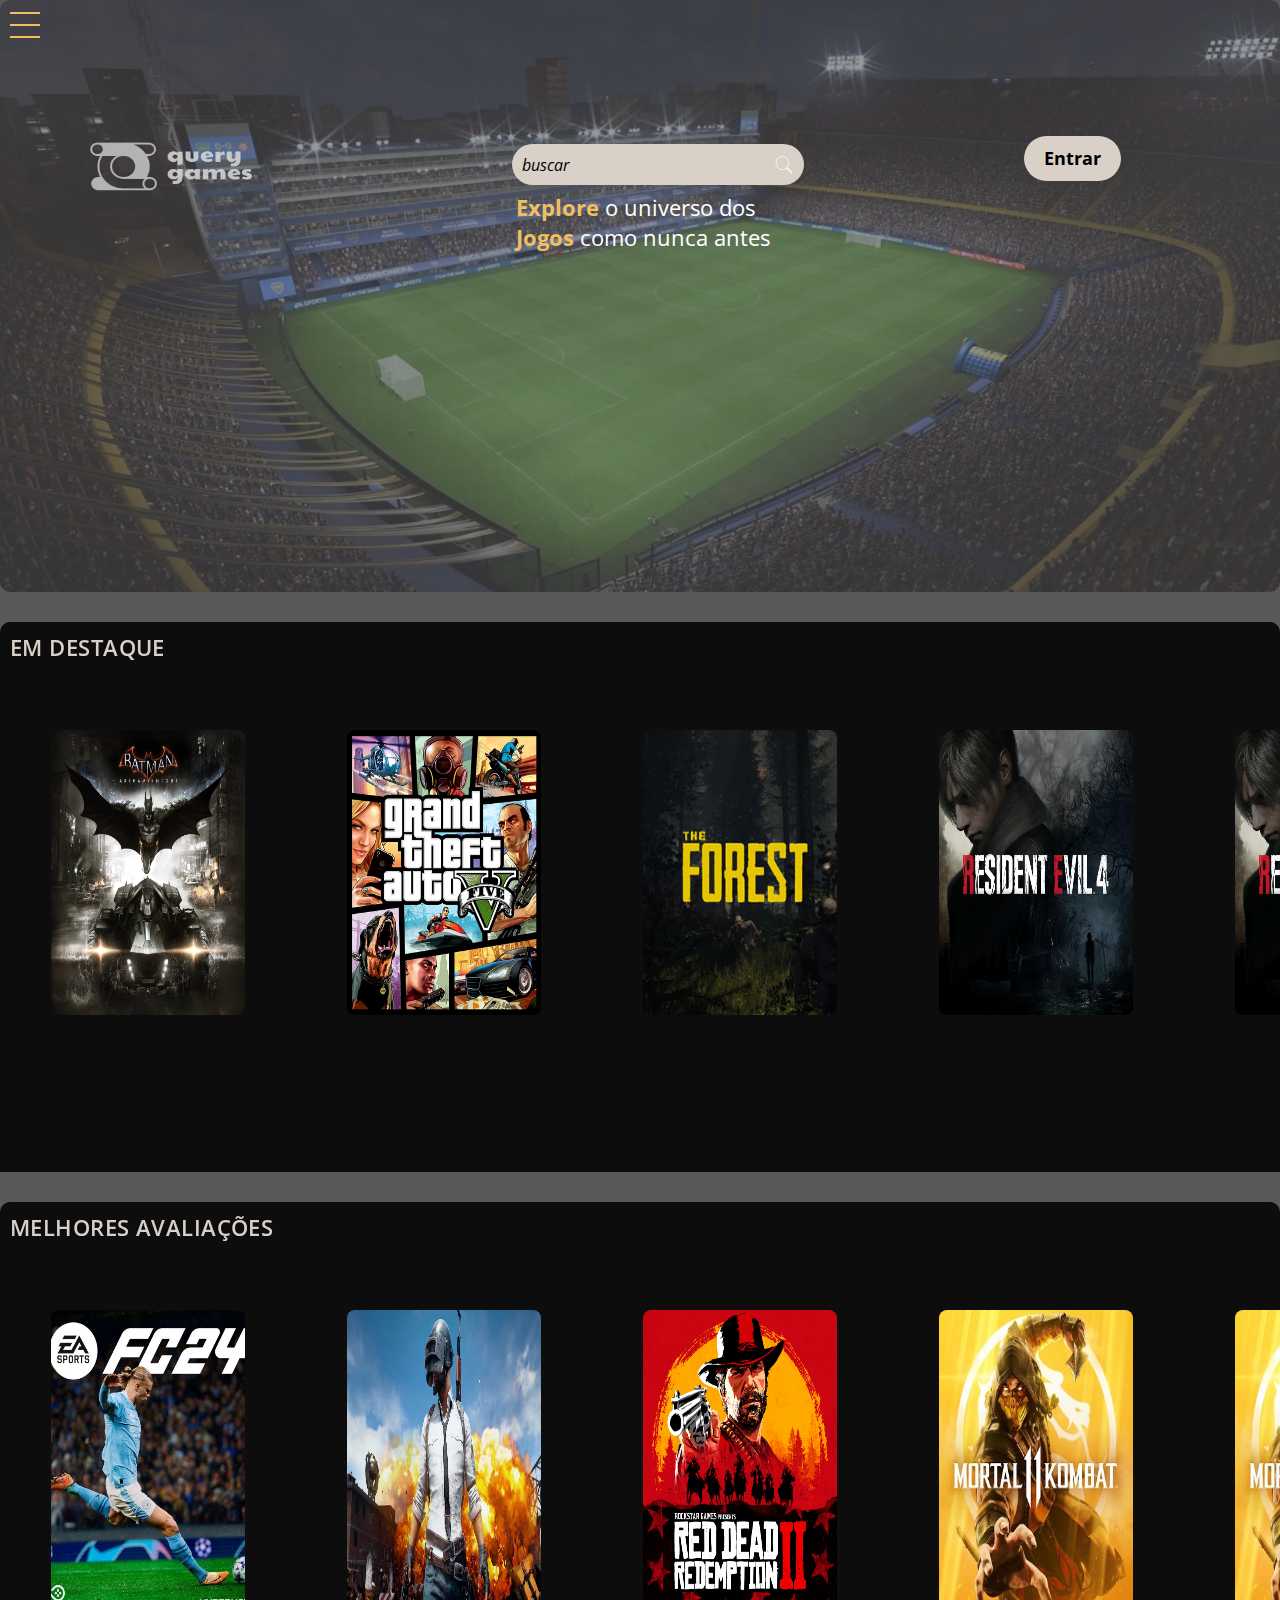
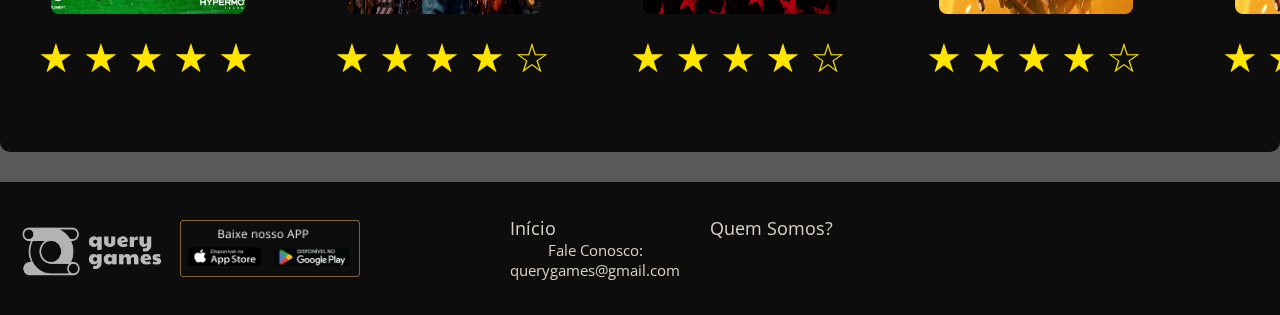
==== commit 1bfa9ff6: "padronizado estilo do projeto" ====
--- a/src/index.html
+++ b/src/index.html
@@ -19,7 +19,7 @@
         <img src="./assets/image/lupa.svg" alt="lupa" />
       </div>
 
-      <button class="login-btn">Entrar</button>
+      <a href="./pages/login.html"><button class="login-btn">Entrar</button></a>
 
       <div class="nav-txt">
         <p>
@@ -91,13 +91,31 @@
             <p>Ação</p>
             <p class="platforms">STEAM</p>
           </div>
+          <div>
+            <img src="./assets/image/85p2Dwh5iDhUzRKe40QeNYh3.webp" alt="" />
+            <h2>RESIDENT EVIL</h2>
+            <p>Ação</p>
+            <p class="platforms">STEAM</p>
+          </div>
+          <div>
+            <img src="./assets/image/85p2Dwh5iDhUzRKe40QeNYh3.webp" alt="" />
+            <h2>RESIDENT EVIL</h2>
+            <p>Ação</p>
+            <p class="platforms">STEAM</p>
+          </div>
+          <div>
+            <img src="./assets/image/85p2Dwh5iDhUzRKe40QeNYh3.webp" alt="" />
+            <h2>RESIDENT EVIL</h2>
+            <p>Ação</p>
+            <p class="platforms">STEAM</p>
+          </div>
         </div>
       </div>
     </section>
 
     <section>
+      <h1>MELHORES AVALIAÇÕES</h1>
       <div class="catalog2">
-        <h1>MELHORES AVALIAÇÕES</h1>
         <div class="games2">
           <div>
             <img
@@ -127,6 +145,36 @@
               src="./assets/image/Hpl5MtwQgOVF9vJqlfui6SDB5Jl4oBSq.jpg"
               alt=""
             />
+            <ul class="avaliacao">
+              <li class="star-icon" data-avaliacao="1"></li>
+              <li class="star-icon" data-avaliacao="2"></li>
+              <li class="star-icon" data-avaliacao="3"></li>
+              <li class="star-icon ativo" data-avaliacao="4"></li>
+              <li class="star-icon" data-avaliacao="5"></li>
+            </ul>
+          </div>
+          <div>
+            <img src="./assets/image/Mortal_Kombat_11_capa.jpg" alt="" />
+            <ul class="avaliacao">
+              <li class="star-icon" data-avaliacao="1"></li>
+              <li class="star-icon" data-avaliacao="2"></li>
+              <li class="star-icon" data-avaliacao="3"></li>
+              <li class="star-icon ativo" data-avaliacao="4"></li>
+              <li class="star-icon" data-avaliacao="5"></li>
+            </ul>
+          </div>
+          <div>
+            <img src="./assets/image/Mortal_Kombat_11_capa.jpg" alt="" />
+            <ul class="avaliacao">
+              <li class="star-icon" data-avaliacao="1"></li>
+              <li class="star-icon" data-avaliacao="2"></li>
+              <li class="star-icon" data-avaliacao="3"></li>
+              <li class="star-icon ativo" data-avaliacao="4"></li>
+              <li class="star-icon" data-avaliacao="5"></li>
+            </ul>
+          </div>
+          <div>
+            <img src="./assets/image/Mortal_Kombat_11_capa.jpg" alt="" />
             <ul class="avaliacao">
               <li class="star-icon" data-avaliacao="1"></li>
               <li class="star-icon" data-avaliacao="2"></li>
--- a/src/css/style.css
+++ b/src/css/style.css
@@ -7,15 +7,38 @@
   font-family: "Open Sans", sans-serif;
 }
 
+::-webkit-scrollbar {
+  height: 12px;
+}
+
+::-webkit-scrollbar-thumb {
+  background-color: #f1bf5e;
+  border-radius: 6px;
+}
+
+::-webkit-scrollbar-track {
+  background-color: #262626;
+}
+
 body {
   background-color: #595959;
+  scrollbar-width: thin;
+  scrollbar-color: #f1bf5e #262626;
+}
+
+body::-webkit-scrollbar-thumb {
+  background-color: #f1bf5e;
+}
+
+body::-webkit-scrollbar-track {
+  background-color: #262626;
 }
 
 .logo img {
-  width: 210px;
-  height: 67px;
-  position: absolute;
-  top: 10px;
+  width: 13.125em;
+  height: 4.1875em;
+  position: absolute;
+  top: 8.125em;
   left: 4rem;
 }
 
@@ -30,7 +53,7 @@
   background-image: url(../assets/image/f23-authenticity-labombonera-16x9.jpg.adapt.crop16x9.1455w.webp);
   background-size: cover;
   height: 37rem;
-  opacity: 0.9;
+  opacity: 0.4;
   position: absolute;
   top: 0;
   left: 0;
@@ -108,12 +131,16 @@
   padding: 10px 20px;
   border-radius: 25px;
   left: 80%;
-  cursor: pointer;
   font-family: Open Sans;
   font-size: 18px;
   font-weight: 700;
   line-height: 25px;
   letter-spacing: 0em;
+}
+
+.login-btn:hover {
+  background-color: #f1bf5e;
+  cursor: pointer;
 }
 
 .sidebar {
@@ -166,17 +193,17 @@
 
 .sidebar .toggle-btn span:nth-child(1) {
   top: 10%;
-  background: #ffffff;
+  background: #f1bf5e;
 }
 
 .sidebar .toggle-btn span:nth-child(2) {
   top: 50%;
-  background: #ffffff;
+  background: #f1bf5e;
 }
 
 .sidebar .toggle-btn span:nth-child(3) {
   top: 90%;
-  background: #ffffff;
+  background: #f1bf5e;
 }
 
 .sidebar .active {
@@ -244,16 +271,6 @@
   border-color: #f1bf5e;
 }
 
-.catalog1 {
-  display: flex;
-  background-color: #0d0d0d;
-  height: 464px;
-  color: #d9d0c7;
-  padding: 3rem;
-  text-align: center;
-  margin: 50px 0 50px 0;
-}
-
 section {
   margin-top: 30px;
   margin-bottom: 30px;
@@ -274,24 +291,37 @@
 }
 
 .catalog1 {
+  background-color: #0d0d0d;
+  color: #d9d0c7;
+  display: flex;
+  height: 31.25em;
+  justify-content: space-between;
   margin: 0 auto;
-  display: flex;
-  justify-content: space-between;
+  overflow-x: auto;
+  padding: 3rem;
+  scroll-snap-type: x mandatory;
+  text-align: center;
+  white-space: nowrap;
 }
 
 .games1 {
   display: flex;
-  flex-wrap: wrap;
-  gap: 20px;
+  scroll-behavior: smooth;
+  width: 100%;
+  gap: 0;
+  flex-wrap: nowrap;
 }
 
 .games1 > div {
   border-radius: 8px;
   box-shadow: 0 4px 6px rgba(0, 0, 0, 0.1);
-  flex: 1;
+  color: #fff;
+  flex: 0 0 auto;
+  padding: 10px;
+  scroll-snap-align: start;
   text-align: center;
-  color: #fff;
-  padding: 10px;
+  width: 25%;
+  height: 25em;
 }
 
 .games1 img {
@@ -340,19 +370,33 @@
   color: #0d0d0d;
 }
 
+.catalog2 {
+  display: flex;
+  height: 31.25em;
+  margin: 0 auto;
+  overflow-x: auto;
+  padding: 3rem;
+  scroll-snap-type: x mandatory;
+  white-space: nowrap;
+}
+
 .games2 {
   display: flex;
-  flex-wrap: wrap;
-  gap: 20px;
+  gap: 0;
+  scroll-behavior: smooth;
+  width: 100%;
+  flex-wrap: nowrap;
 }
 
 .games2 > div {
   border-radius: 8px;
   box-shadow: 0 4px 6px rgba(0, 0, 0, 0.1);
-  flex: 1;
+  flex: 0 0 auto;
+  padding: 10px;
+  scroll-snap-align: start;
   text-align: center;
-  color: #fff;
-  padding: 10px;
+  width: 25%;
+  height: 25em;
 }
 
 .games2 img {
@@ -362,6 +406,10 @@
   margin-bottom: 10px;
 }
 
+.games2 img:hover {
+  border: 2px solid #f1bf5e; 
+}
+
 .avaliacao {
   list-style: none;
   padding: 0;
@@ -370,7 +418,6 @@
 
 .star-icon {
   display: inline-block;
-  cursor: pointer;
   color: #ffe500;
   font-size: 40px;
   margin-right: 5px;
@@ -383,3 +430,51 @@
 .star-icon.ativo ~ .star-icon::before {
   content: "\2606";
 }
+
+@media (max-width: 768px) {
+  .logo img {
+    float: right;
+    position: relative;
+    margin-right: 60px;
+    top: 0;
+    width: 9.125em;
+    height: 3.1875em;
+  }
+
+  .login-btn {
+    left: 20%;
+    top: 0.5rem;
+  }
+
+  .search-box {
+    position: absolute;
+    top: 50%;
+    left: 50%;
+    transform: translate(-50%, -50%);
+  }
+
+  .nav-txt {
+    position: absolute;
+    top: 65%;
+    left: 50%;
+    transform: translate(-50%, -50%);
+    font-weight: 100;
+    font-size: 15px;
+  }
+
+  .nav-txt span {
+    font-size: 20px;
+  }
+
+  .games1 {
+    width: 1000%;
+  }
+  
+  .games1 > div {
+    width: 29%;
+  }
+  
+  .games2 > div {
+    width: 100%;
+  }
+}
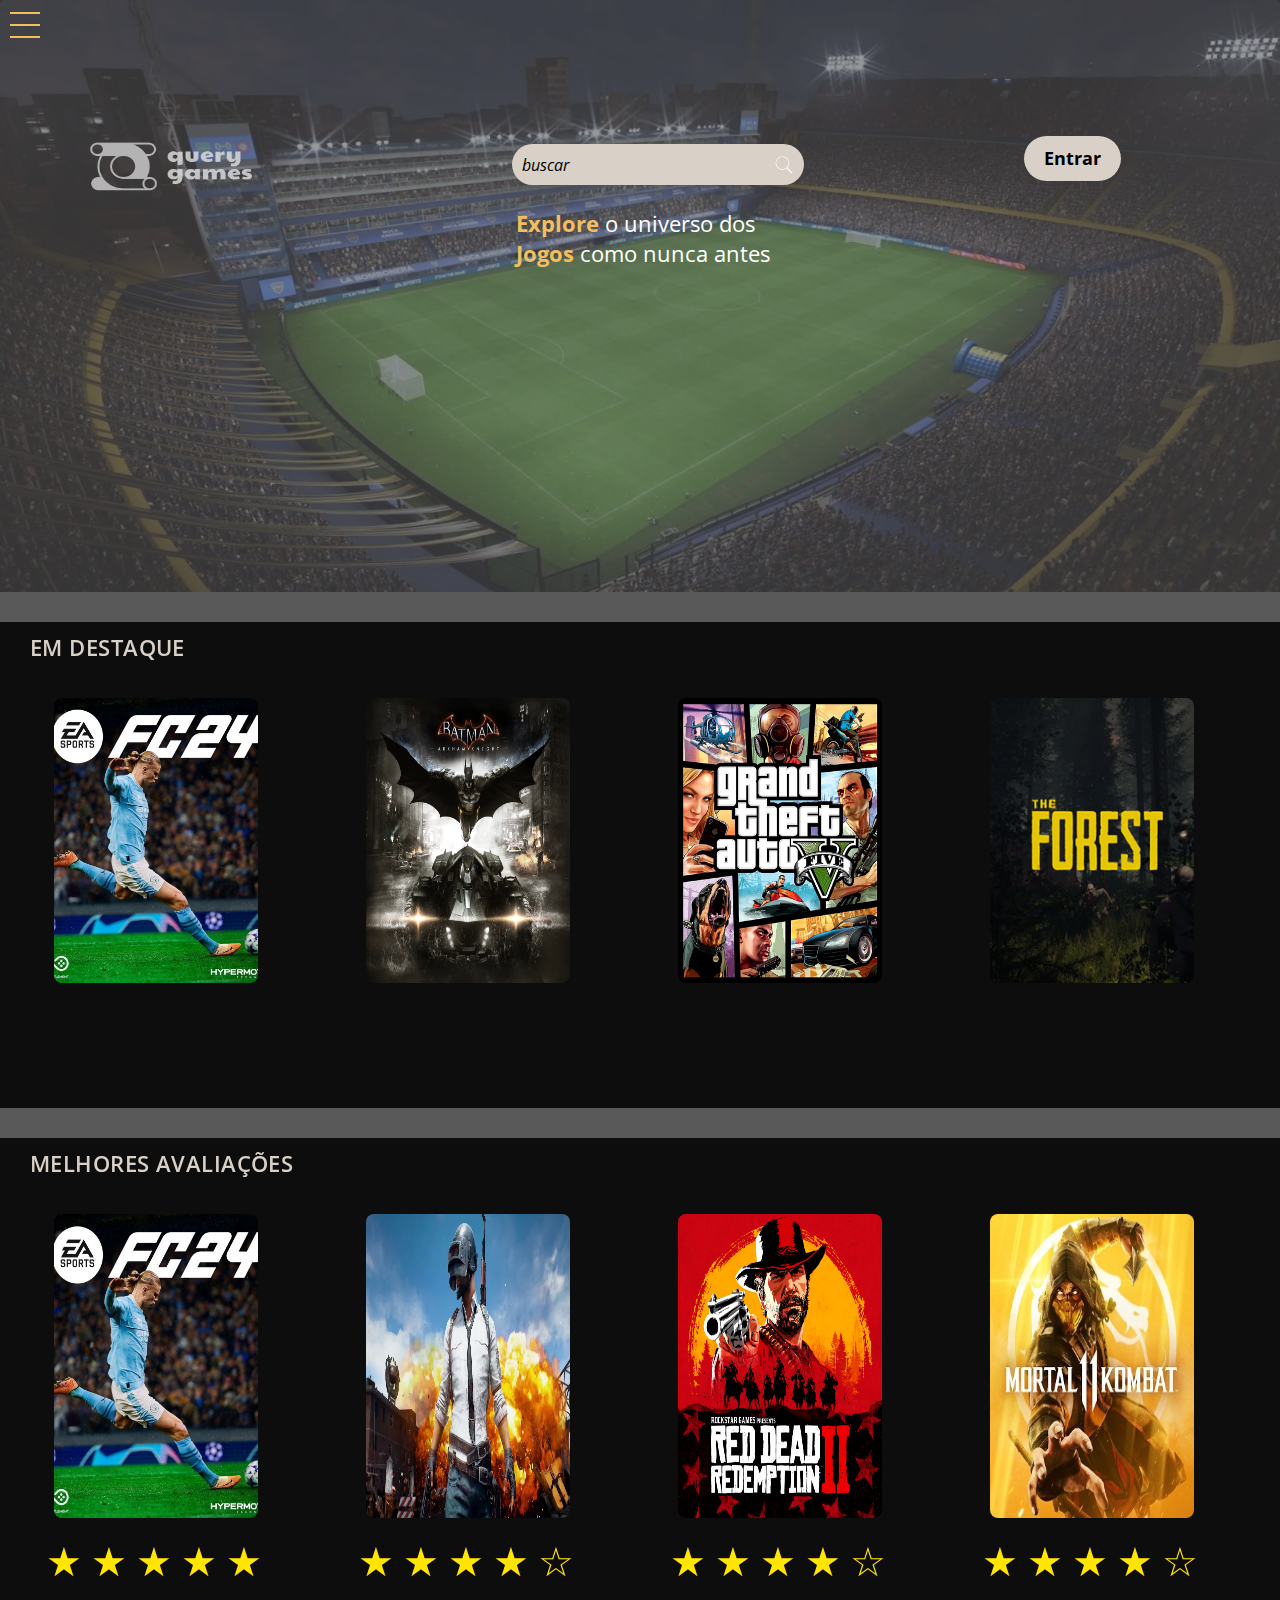
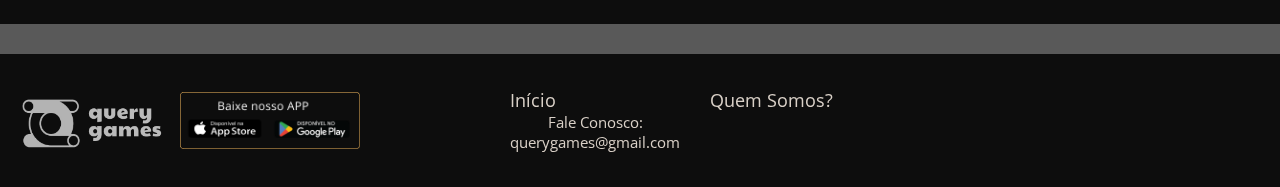
==== commit 8871ef1f: "ajustes finais do projeto" ====
--- a/src/index.html
+++ b/src/index.html
@@ -65,19 +65,25 @@
       <div class="catalog1">
         <div class="games1">
           <div>
+            <img src="./assets/image/nova-capa-do-ea-sports-fc-24-1689275426846_v2_3x4.jpg" alt="" />
+            <h2>FC 24</h2>
+            <p>Esportes</p>
+            <p class="platforms">EA PLAY</p>
+          </div>
+          <div>
             <img
               src="./assets/image/daExAVIqaWz8NNeqTaFW2IcweYzqt4d8.webp"
               alt=""
             />
             <h2>BATMAN ARKHAM NIGHT</h2>
             <p>Ação</p>
-            <p class="platforms">STEAM</p>
+            <p class="platforms">PSN</p>
           </div>
           <div>
             <img src="./assets/image/Grand_Theft_Auto_V_capa.png" alt="" />
             <h2>GRAND THEFT AUTO V</h2>
             <p>Ação</p>
-            <p class="platforms">STEAM</p>
+            <p class="platforms">GAME PASS</p>
           </div>
           <div>
             <img src="./assets/image/5bfdc39c5c4fb.jpg" alt="" />
@@ -92,22 +98,16 @@
             <p class="platforms">STEAM</p>
           </div>
           <div>
-            <img src="./assets/image/85p2Dwh5iDhUzRKe40QeNYh3.webp" alt="" />
-            <h2>RESIDENT EVIL</h2>
+            <img src="./assets/image/5ec161df463ab.jpg" alt="" />
+            <h2>VALORANT</h2>
             <p>Ação</p>
             <p class="platforms">STEAM</p>
           </div>
           <div>
-            <img src="./assets/image/85p2Dwh5iDhUzRKe40QeNYh3.webp" alt="" />
-            <h2>RESIDENT EVIL</h2>
-            <p>Ação</p>
-            <p class="platforms">STEAM</p>
-          </div>
-          <div>
-            <img src="./assets/image/85p2Dwh5iDhUzRKe40QeNYh3.webp" alt="" />
-            <h2>RESIDENT EVIL</h2>
-            <p>Ação</p>
-            <p class="platforms">STEAM</p>
+            <img src="./assets/image/EGS_TheSims4_ElectronicArts_S2_1200x1600-ceadc3bd1e6f885ad64d9f115f51f5c0.jpg" alt="" />
+            <h2>THE SIMS</h2>
+            <p>Simulador</p>
+            <p class="platforms">EA PLAY</p>
           </div>
         </div>
       </div>
@@ -164,27 +164,27 @@
             </ul>
           </div>
           <div>
-            <img src="./assets/image/Mortal_Kombat_11_capa.jpg" alt="" />
-            <ul class="avaliacao">
-              <li class="star-icon" data-avaliacao="1"></li>
-              <li class="star-icon" data-avaliacao="2"></li>
-              <li class="star-icon" data-avaliacao="3"></li>
-              <li class="star-icon ativo" data-avaliacao="4"></li>
-              <li class="star-icon" data-avaliacao="5"></li>
-            </ul>
-          </div>
-          <div>
-            <img src="./assets/image/Mortal_Kombat_11_capa.jpg" alt="" />
-            <ul class="avaliacao">
-              <li class="star-icon" data-avaliacao="1"></li>
-              <li class="star-icon" data-avaliacao="2"></li>
-              <li class="star-icon" data-avaliacao="3"></li>
-              <li class="star-icon ativo" data-avaliacao="4"></li>
-              <li class="star-icon" data-avaliacao="5"></li>
-            </ul>
-          </div>
-          <div>
-            <img src="./assets/image/Mortal_Kombat_11_capa.jpg" alt="" />
+            <img src="./assets/image/Grand_Theft_Auto_V_capa.png" alt="" />
+            <ul class="avaliacao">
+              <li class="star-icon" data-avaliacao="1"></li>
+              <li class="star-icon" data-avaliacao="2"></li>
+              <li class="star-icon" data-avaliacao="3"></li>
+              <li class="star-icon" data-avaliacao="4"></li>
+              <li class="star-icon ativo" data-avaliacao="5"></li>
+            </ul>
+          </div>
+          <div>
+            <img src="./assets/image/I558OkMNBieAq24dzWwjjE4K.webp" alt="" />
+            <ul class="avaliacao">
+              <li class="star-icon" data-avaliacao="1"></li>
+              <li class="star-icon" data-avaliacao="2"></li>
+              <li class="star-icon" data-avaliacao="3"></li>
+              <li class="star-icon" data-avaliacao="4"></li>
+              <li class="star-icon ativo" data-avaliacao="5"></li>
+            </ul>
+          </div>
+          <div>
+            <img src="./assets/image/5977-Fortnite-Battle-Royale-capa-1.jpg" alt="" />
             <ul class="avaliacao">
               <li class="star-icon" data-avaliacao="1"></li>
               <li class="star-icon" data-avaliacao="2"></li>
--- a/src/css/style.css
+++ b/src/css/style.css
@@ -48,7 +48,6 @@
 }
 
 .navigation::before {
-  border-radius: 10px;
   content: "";
   background-image: url(../assets/image/f23-authenticity-labombonera-16x9.jpg.adapt.crop16x9.1455w.webp);
   background-size: cover;
@@ -70,7 +69,7 @@
   letter-spacing: 0em;
   position: absolute;
   left: 40.3%;
-  top: 12rem;
+  top: 13rem;
   color: #ffffff;
 }
 
@@ -274,7 +273,6 @@
 section {
   margin-top: 30px;
   margin-bottom: 30px;
-  border-radius: 10px;
   background-color: #0d0d0d;
   width: 100%;
 }
@@ -288,17 +286,18 @@
   text-align: left;
   color: #d9d0c7;
   padding: 10px;
+  margin-left: 20px;
 }
 
 .catalog1 {
   background-color: #0d0d0d;
   color: #d9d0c7;
   display: flex;
-  height: 31.25em;
+  height: 27.25em;
   justify-content: space-between;
   margin: 0 auto;
   overflow-x: auto;
-  padding: 3rem;
+  padding: 1rem;
   scroll-snap-type: x mandatory;
   text-align: center;
   white-space: nowrap;
@@ -314,7 +313,6 @@
 
 .games1 > div {
   border-radius: 8px;
-  box-shadow: 0 4px 6px rgba(0, 0, 0, 0.1);
   color: #fff;
   flex: 0 0 auto;
   padding: 10px;
@@ -372,10 +370,10 @@
 
 .catalog2 {
   display: flex;
-  height: 31.25em;
+  height: 27.25em;
   margin: 0 auto;
   overflow-x: auto;
-  padding: 3rem;
+  padding: 1rem;
   scroll-snap-type: x mandatory;
   white-space: nowrap;
 }
@@ -390,7 +388,6 @@
 
 .games2 > div {
   border-radius: 8px;
-  box-shadow: 0 4px 6px rgba(0, 0, 0, 0.1);
   flex: 0 0 auto;
   padding: 10px;
   scroll-snap-align: start;
